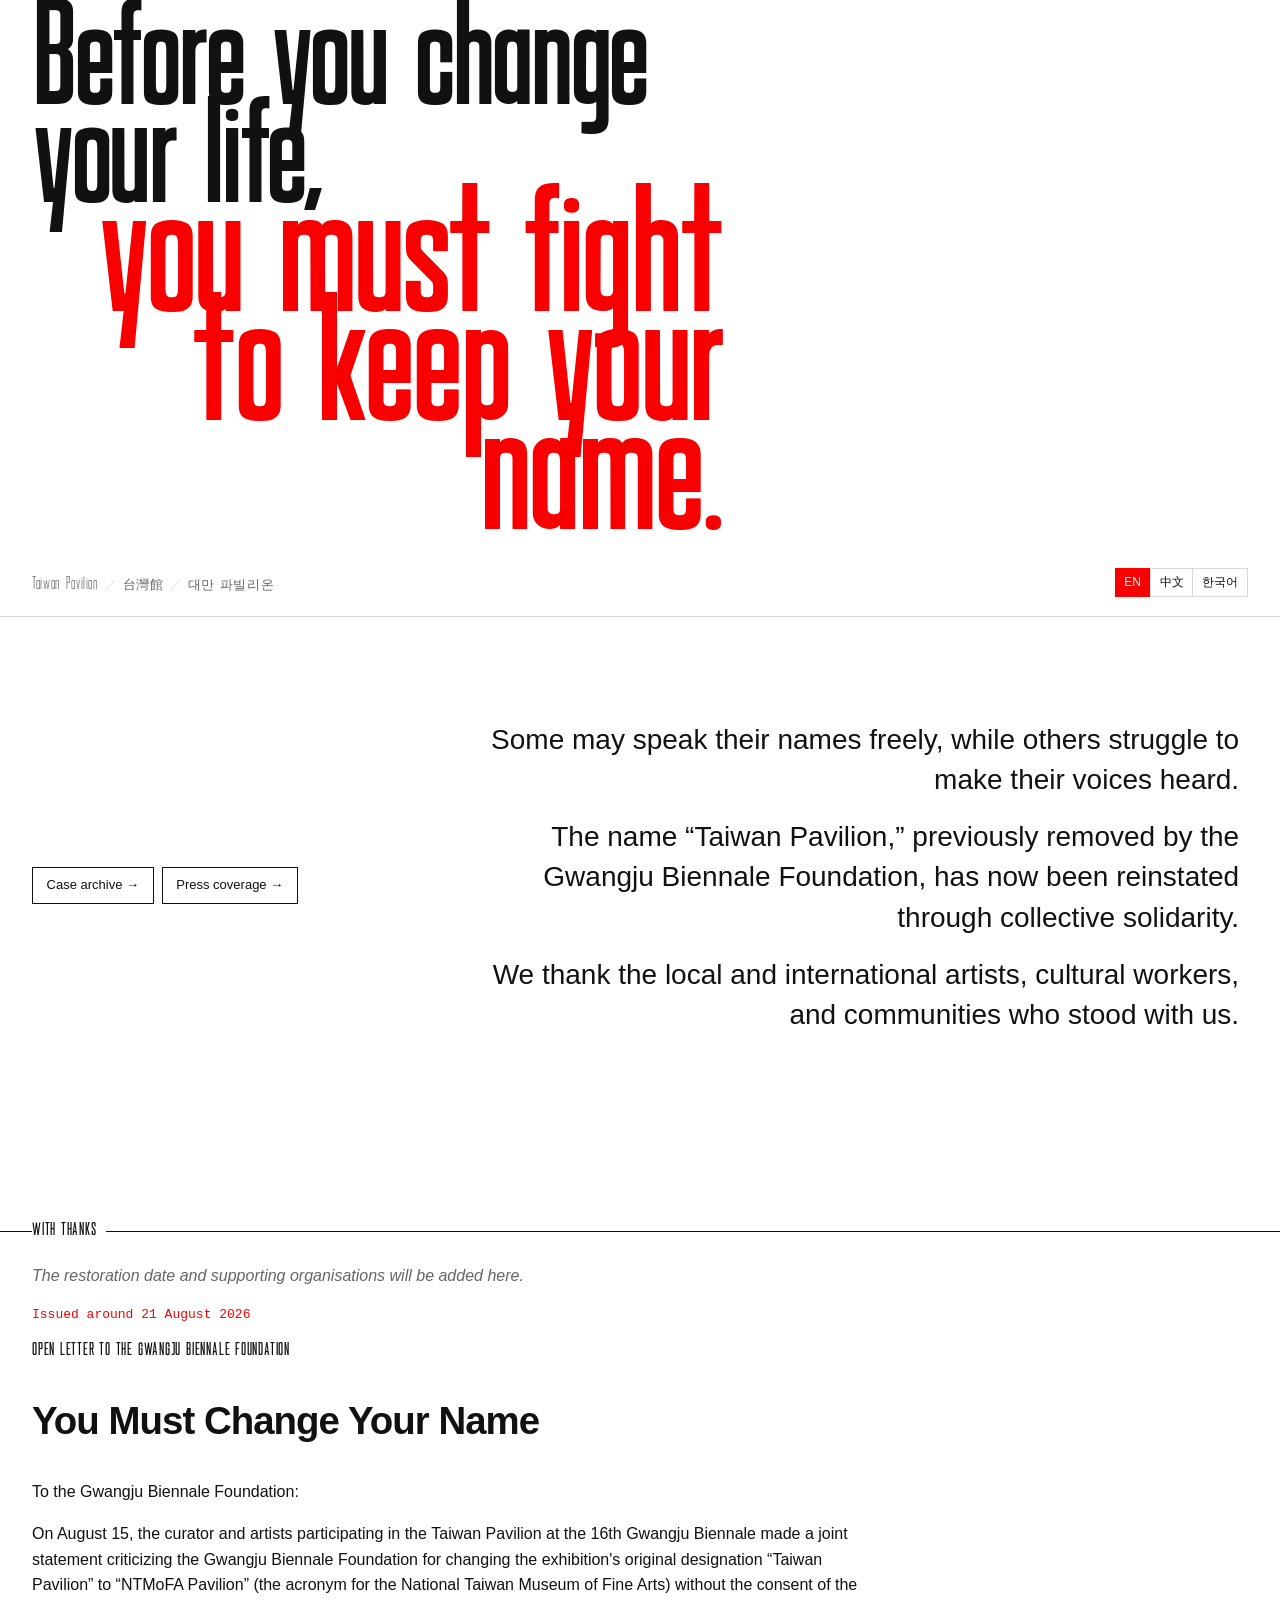
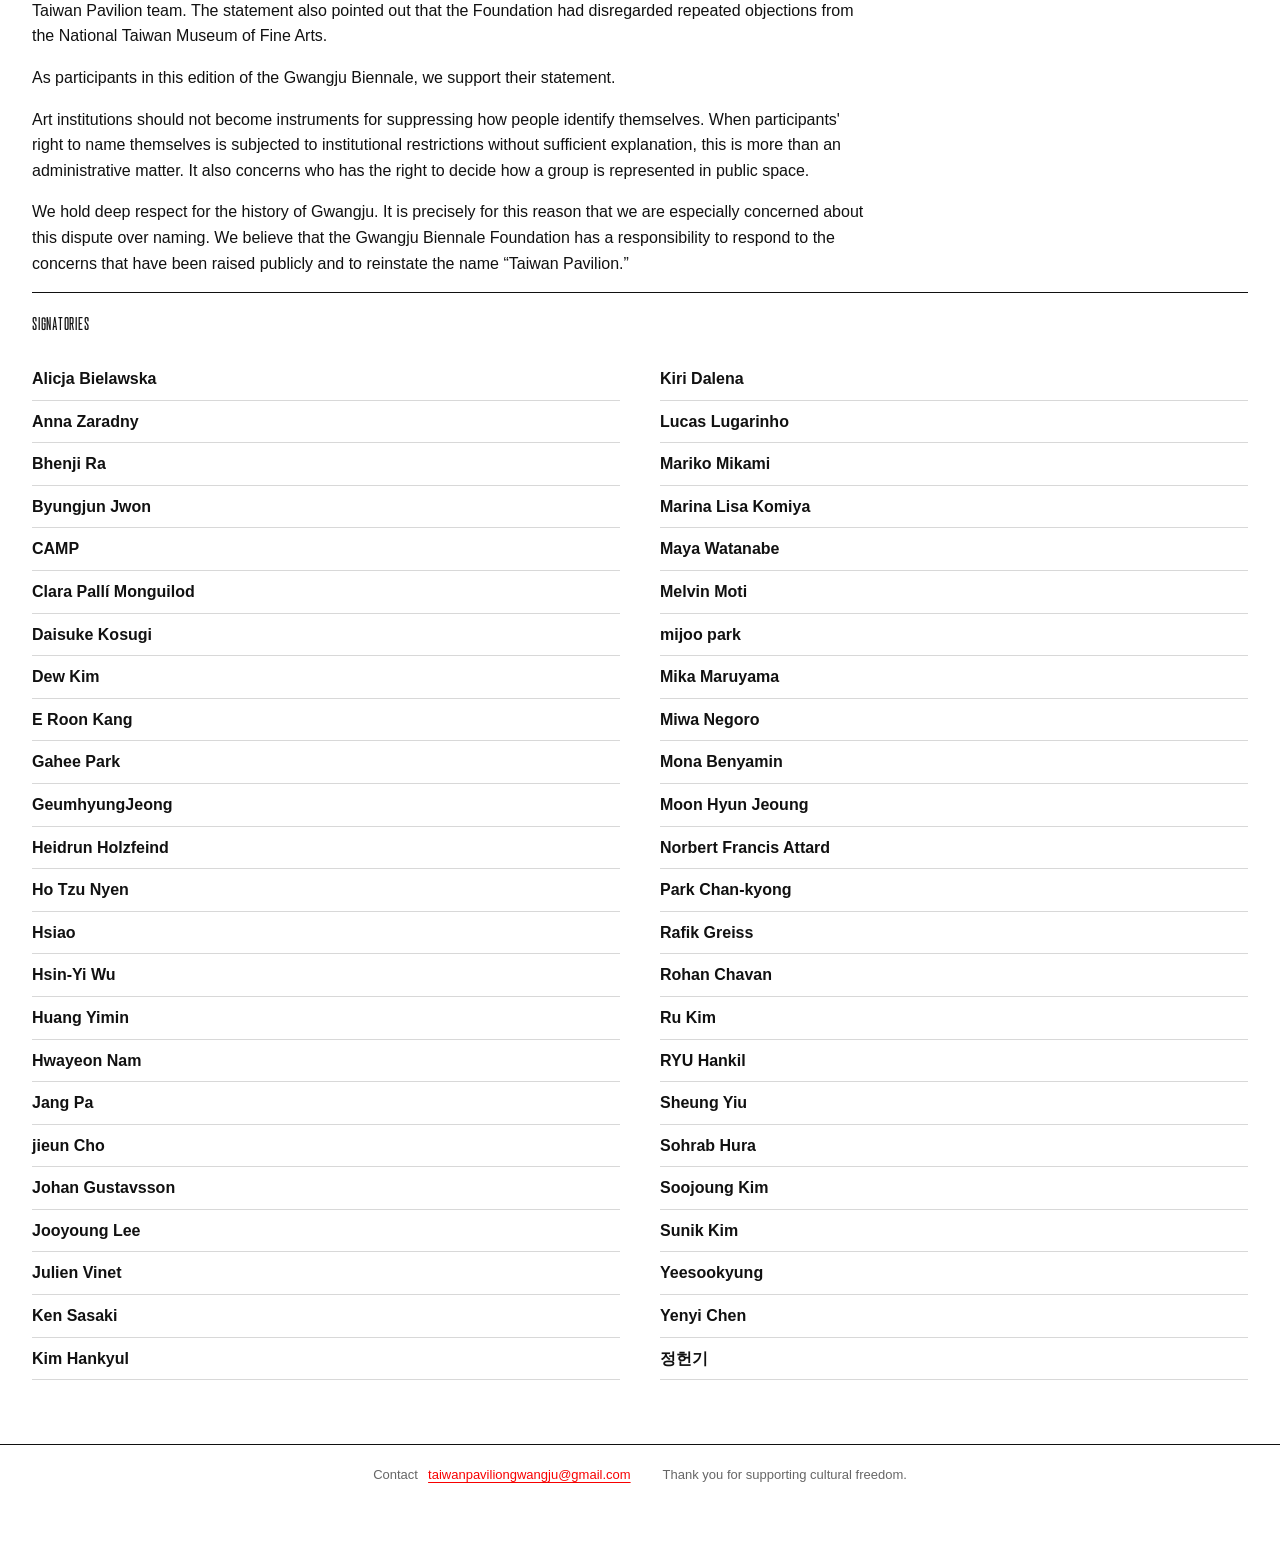
==== index.html @ d7fd866c "Shorten restoration headline" ====
<!DOCTYPE html>
<html lang="en" data-lang="en">
<head>
<meta charset="utf-8">
<meta name="viewport" content="width=device-width, initial-scale=1">
<meta name="referrer" content="no-referrer">
<meta http-equiv="Content-Security-Policy"
      content="default-src 'none'; script-src 'self'; style-src 'self'; font-src 'self'; connect-src https://docs.google.com https://*.googleusercontent.com; img-src 'self' data:; base-uri 'none'; form-action 'none'">

<title>Before you change your life, you must fight to keep your name.</title>
<meta name="description" content="Taiwan Pavilion has been reinstated through collective solidarity. We thank the local and international communities who stood with us.">
<link rel="canonical" href="https://whereisthetaiwanpavilion.com/">
<link rel="icon" href="/favicon.svg" type="image/svg+xml">
<meta name="theme-color" content="#111111">

<meta property="og:type" content="website">
<meta property="og:site_name" content="Taiwan Pavilion">
<meta property="og:url" content="https://whereisthetaiwanpavilion.com/">
<meta property="og:title" content="Before you change your life, you must fight to keep your name.">
<meta property="og:description" content="Taiwan Pavilion has been reinstated through collective solidarity.">
<meta property="og:image" content="https://whereisthetaiwanpavilion.com/og.png">
<meta property="og:image:width" content="1200">
<meta property="og:image:height" content="630">
<meta property="og:image:alt" content="Taiwan Pavilion has been reinstated through collective solidarity">
<meta property="og:locale" content="en">
<meta property="og:locale:alternate" content="zh_TW">
<meta property="og:locale:alternate" content="ko_KR">
<meta name="twitter:card" content="summary_large_image">

<link rel="stylesheet" href="style.css">
</head>
<body>

<header class="masthead restoration-masthead">
  <h1 class="sitetitle restoration-title">Before you change your life,<span class="red">you must fight to keep your name.</span></h1>
  <p class="sitetitle-alt">Taiwan Pavilion<i>／</i>台灣館<i>／</i>대만 파빌리온</p>
  <nav id="lang" aria-label="Language">
    <button type="button" data-lang-set="en">EN</button>
    <button type="button" data-lang-set="zh">中文</button>
    <button type="button" data-lang-set="ko">한국어</button>
  </nav>
</header>

<main class="home">
  <section class="home-message wrap">
    <div class="en">
      <p>Some may speak their names freely, while others struggle to make their voices heard.</p>
      <p>The name “Taiwan Pavilion,” previously removed by the Gwangju Biennale Foundation, has now been reinstated through collective solidarity.</p>
      <p>We thank the local and international artists, cultural workers, and communities who stood with us.</p>
    </div>
    <div class="zh">
      <p>在這個世界上，有些人可以簡單地說出自己的名字，另一些人卻是需要費盡力氣才能喊出聲音。</p>
      <p>台灣館的名字曾經一度從今年的光州雙年展被抹除，經過眾人的團結正式恢復。</p>
      <p>處理爭議的過程中，來自光州在地及國際社群堅定地和我們站在一起，我們誠摯表達對各位的感謝。</p>
    </div>
    <div class="ko">
      <p>이 세상에서 자신의 이름을 쉽게 말할 수 있는 사람이 있는가 하면, 힘을 다해야 겨우 목소리를 낼 수 있는 사람도 있습니다.</p>
      <p>대만 파빌리온이라는 이름은 한때 올해 광주비엔날레에서 지워졌지만, 많은 사람들의 단결로 마침내 공식적으로 복구되었습니다.</p>
      <p>논란을 처리하는 과정에서 광주 지역사회와 국제 커뮤니티가 변함없이 우리와 함께해 주었으며, 이에 대해 진심으로 감사의 뜻을 표합니다.</p>
    </div>
    <nav class="buttons" aria-label="Site sections">
      <a class="btn" href="info.html"><span class="en">Case archive →</span><span class="zh">事件檔案 →</span><span class="ko">사건 기록 →</span></a>
      <a class="btn" href="press.html"><span class="en">Press coverage →</span><span class="zh">媒體報導 →</span><span class="ko">언론 보도 →</span></a>
    </nav>
  </section>

  <section class="acknowledgements wrap">
    <h2><span class="en">With thanks</span><span class="zh">感謝</span><span class="ko">감사</span></h2>
    <p class="placeholder"><span class="en">The restoration date and supporting organisations will be added here.</span><span class="zh">名稱恢復日期與支持台灣館的機構、單位將於此補上。</span><span class="ko">명칭 복구 날짜와 대만 파빌리온을 지지한 기관 및 단체의 명단을 이곳에 추가할 예정입니다.</span></p>
  </section>

  <section class="open-letter wrap" id="open-letter">
    <p class="open-letter-date">Issued around 21 August 2026</p>
    <h2>Open letter to the Gwangju Biennale Foundation</h2>
    <div class="open-letter-body">
      <h3>You Must Change Your Name</h3>
      <p>To the Gwangju Biennale Foundation:</p>
      <p>On August 15, the curator and artists participating in the Taiwan Pavilion at the 16th Gwangju Biennale made a joint statement criticizing the Gwangju Biennale Foundation for changing the exhibition's original designation “Taiwan Pavilion” to “NTMoFA Pavilion” (the acronym for the National Taiwan Museum of Fine Arts) without the consent of the Taiwan Pavilion team. The statement also pointed out that the Foundation had disregarded repeated objections from the National Taiwan Museum of Fine Arts.</p>
      <p>As participants in this edition of the Gwangju Biennale, we support their statement.</p>
      <p>Art institutions should not become instruments for suppressing how people identify themselves. When participants' right to name themselves is subjected to institutional restrictions without sufficient explanation, this is more than an administrative matter. It also concerns who has the right to decide how a group is represented in public space.</p>
      <p>We hold deep respect for the history of Gwangju. It is precisely for this reason that we are especially concerned about this dispute over naming. We believe that the Gwangju Biennale Foundation has a responsibility to respond to the concerns that have been raised publicly and to reinstate the name “Taiwan Pavilion.”</p>
    </div>
  </section>

  <div class="wrap">
    <section class="zone zone-d">
    <h2>
      <span class="en">Signatories</span>
      <span class="zh">連署人</span>
      <span class="ko">연서명인</span>
    </h2>
    <ul id="list">
      <li tabindex="0"><span class="name">Alicja Bielawska</span><span class="occupation">Artist · Poland Pavilion</span></li>
      <li tabindex="0"><span class="name">Anna Zaradny</span><span class="occupation">Artist · Poland Pavilion</span></li>
      <li tabindex="0"><span class="name">Bhenji Ra</span><span class="occupation">Artist · Main</span></li>
      <li tabindex="0"><span class="name">Byungjun Jwon</span><span class="occupation">Artist · Main</span></li>
      <li tabindex="0"><span class="name">CAMP</span><span class="occupation">Artist · Main</span></li>
      <li tabindex="0"><span class="name">Clara Pallí Monguilod</span><span class="occupation">Curator · 1646</span></li>
      <li tabindex="0"><span class="name">Daisuke Kosugi</span><span class="occupation">Artist · Main</span></li>
      <li tabindex="0"><span class="name">Dew Kim</span><span class="occupation">Artist · Italy Pavilion</span></li>
      <li tabindex="0"><span class="name">E Roon Kang</span><span class="occupation">Artist · Main</span></li>
      <li tabindex="0"><span class="name">Gahee Park</span><span class="occupation">Curator · Main</span></li>
      <li tabindex="0"><span class="name">GeumhyungJeong</span><span class="occupation">Artist · Main</span></li>
      <li tabindex="0"><span class="name">Heidrun Holzfeind</span><span class="occupation">Artist · Asakusa</span></li>
      <li tabindex="0"><span class="name">Ho Tzu Nyen</span><span class="occupation">Curator · Main</span></li>
      <li tabindex="0"><span class="name">Hsiao</span><span class="occupation">Art Worker · Taiwan Pavilion</span></li>
      <li tabindex="0"><span class="name">Hsin-Yi Wu</span><span class="occupation">Art Worker · Taiwan Pavilion</span></li>
      <li tabindex="0"><span class="name">Huang Yimin</span><span class="occupation">Artist · Koganecho</span></li>
      <li tabindex="0"><span class="name">Hwayeon Nam</span><span class="occupation">Artist · Main</span></li>
      <li tabindex="0"><span class="name">Jang Pa</span><span class="occupation">Artist · IVAE</span></li>
      <li tabindex="0"><span class="name">jieun Cho</span><span class="occupation">Artist · Indonesia Pavilion</span></li>
      <li tabindex="0"><span class="name">Johan Gustavsson</span><span class="occupation">Curator · 1646</span></li>
      <li tabindex="0"><span class="name">Jooyoung Lee</span><span class="occupation">Artist · Asakusa</span></li>
      <li tabindex="0"><span class="name">Julien Vinet</span><span class="occupation">Artist · Malta Pavilion</span></li>
      <li tabindex="0"><span class="name">Ken Sasaki</span><span class="occupation">Artist · Main</span></li>
      <li tabindex="0"><span class="name">Kim Hankyul</span><span class="occupation">Artist · UCCN</span></li>
      <li tabindex="0"><span class="name">Kiri Dalena</span><span class="occupation">Artist · Main</span></li>
      <li tabindex="0"><span class="name">Lucas Lugarinho</span><span class="occupation">Artist · Brazil Pavilion</span></li>
      <li tabindex="0"><span class="name">Mariko Mikami</span><span class="occupation">Curator · Asakusa</span></li>
      <li tabindex="0"><span class="name">Marina Lisa Komiya</span><span class="occupation">Artist · Asakusa</span></li>
      <li tabindex="0"><span class="name">Maya Watanabe</span><span class="occupation">Artist · Main</span></li>
      <li tabindex="0"><span class="name">Melvin Moti</span><span class="occupation">Artist · Main</span></li>
      <li tabindex="0"><span class="name">mijoo park</span><span class="occupation">Art Worker · curator course</span></li>
      <li tabindex="0"><span class="name">Mika Maruyama</span><span class="occupation">Curator · Asakusa</span></li>
      <li tabindex="0"><span class="name">Miwa Negoro</span><span class="occupation">Curator · Asakusa</span></li>
      <li tabindex="0"><span class="name">Mona Benyamin</span><span class="occupation">Artist · Main</span></li>
      <li tabindex="0"><span class="name">Moon Hyun Jeoung</span><span class="occupation">Curator · Malta Pavilion</span></li>
      <li tabindex="0"><span class="name">Norbert Francis Attard</span><span class="occupation">Artist · Malta Pavilion</span></li>
      <li tabindex="0"><span class="name">Park Chan-kyong</span><span class="occupation">Artist · Main</span></li>
      <li tabindex="0"><span class="name">Rafik Greiss</span><span class="occupation">Artist · Main</span></li>
      <li tabindex="0"><span class="name">Rohan Chavan</span><span class="occupation">Artist · Main</span></li>
      <li tabindex="0"><span class="name">Ru Kim</span><span class="occupation">Artist · Italy Pavilion</span></li>
      <li tabindex="0"><span class="name">RYU Hankil</span><span class="occupation">Artist · Main</span></li>
      <li tabindex="0"><span class="name">Sheung Yiu</span><span class="occupation">Artist · Stateless</span></li>
      <li tabindex="0"><span class="name">Sohrab Hura</span><span class="occupation">Artist · Main</span></li>
      <li tabindex="0"><span class="name">Soojoung Kim</span><span class="occupation">Art Worker · UCCN</span></li>
      <li tabindex="0"><span class="name">Sunik Kim</span><span class="occupation">Artist · Main</span></li>
      <li tabindex="0"><span class="name">Yeesookyung</span><span class="occupation">Artist · Poland Pavilion</span></li>
      <li tabindex="0"><span class="name">Yenyi Chen</span><span class="occupation">Artist · Koganecho</span></li>
      <li tabindex="0"><span class="name">정헌기</span><span class="occupation">Curator · France Pavilion</span></li>
    </ul>
    <p id="status" class="status"></p>
    </section>
  </div>
</main>

<footer class="site-footer">
  <p class="contact">
    <span class="en">Contact</span><span class="zh">聯絡我們</span><span class="ko">문의</span>
    <a href="mailto:taiwanpaviliongwangju@gmail.com">taiwanpaviliongwangju@gmail.com</a>
  </p>
  <p class="thanks">
    <span class="en">Thank you for supporting cultural freedom.</span>
    <span class="zh">感謝您支持文化自由。</span>
    <span class="ko">문화적 자유를 지지해 주셔서 감사합니다.</span>
  </p>
</footer>


<script src="app.js"></script>
<script src="scramble.js"></script>
</body>
</html>
---- style.css ----
@font-face {
  font-family:"Marteau";
  src:url("assets/font/Marteau-Regular.woff2") format("woff2");
  font-weight:400; font-style:normal; font-display:swap;
}
@font-face {
  font-family:"Marteau";
  src:url("assets/font/Marteau-SemiBold.woff2") format("woff2");
  font-weight:600; font-style:normal; font-display:swap;
}
@font-face {
  font-family:"Marteau";
  src:url("assets/font/Marteau-Bold.woff2") format("woff2");
  font-weight:700; font-style:normal; font-display:swap;
}
@font-face {
  font-family:"Marteau";
  src:url("assets/font/Marteau-Black.woff2") format("woff2");
  font-weight:900; font-style:normal; font-display:swap;
}

:root { --ink:#111; --paper:#fff; --rule:#d8d8d8; --muted:#666; --faint:#c4c4c4; --red:#F80000; }
* { box-sizing:border-box; }

/* Marteau: display type only — headings, wordmark, archive, buttons */
.mark, .sitetitle, .sitetitle-alt, h1, h2, .when, .occupation, #lang button {
  font-family:"Marteau",-apple-system,BlinkMacSystemFont,"Helvetica Neue","Noto Sans TC","PingFang TC","Apple SD Gothic Neo","Noto Sans KR",sans-serif;
}
html { -webkit-text-size-adjust:100%; }

body {
  margin:0; padding:0 0 5rem;
  background:var(--paper); color:var(--ink);
  font-family:-apple-system,BlinkMacSystemFont,"Helvetica Neue","Noto Sans TC","PingFang TC","Apple SD Gothic Neo","Noto Sans KR",sans-serif;
  font-size:16px; line-height:1.6;
}

/* language */
[data-lang="en"] .zh, [data-lang="en"] .ko,
[data-lang="zh"] .en, [data-lang="zh"] .ko,
[data-lang="ko"] .en, [data-lang="ko"] .zh { display:none; }

/* masthead */
.masthead {
  max-width:86rem; margin:0 auto; padding:1.6rem 2rem 1.2rem;
  display:grid; grid-template-columns:auto 1fr auto; align-items:end; gap:.5rem 1.5rem;
  border-bottom:1px solid var(--rule);
}
.sitetitle {
  grid-column:1; margin:0;
  font-size:clamp(2rem, 5.4vw, 4.4rem); font-weight:700; line-height:1.02;
  letter-spacing:-.02em;
}
.sitetitle span { display:block; }
.sitetitle .red { color:var(--red); }
.sitetitle-alt {
  grid-column:2; margin:0 0 .5rem;
  font-size:.8125rem; letter-spacing:.05em; color:var(--muted);
}
.sitetitle-alt i { font-style:normal; color:var(--rule); padding:0 .4em; }
.masthead #lang { grid-column:3; justify-self:end; align-self:start; }
.restoration-masthead { grid-template-columns:minmax(0,1fr) auto; align-items:end; row-gap:1.25rem; }
.restoration-masthead .restoration-title {
  grid-column:1 / -1; max-width:15ch;
  font-size:clamp(3.5rem, 8.5vw, 8.25rem); line-height:.9; letter-spacing:-.04em;
}
.restoration-masthead .restoration-title .red { font-size:1.22em; line-height:.82; text-align:right; }
.restoration-masthead .sitetitle-alt { grid-column:1; grid-row:2; margin:0; }
.restoration-masthead #lang { grid-column:2; grid-row:2; align-self:end; }

/* top bar */
.topbar {
  max-width:86rem; margin:0 auto; padding:1.1rem 2rem;
  display:flex; justify-content:space-between; align-items:center; gap:1rem;
  border-bottom:1px solid var(--ink);
}
.mark { font-size:.75rem; letter-spacing:.05em; text-transform:uppercase; line-height:1.5; max-width:34rem; }
.mark i { font-style:normal; color:var(--muted); padding:0 .4em; }
#lang { display:flex; flex:0 0 auto; }
#lang button {
  padding:.25rem .55rem; margin-left:-1px; font:inherit; font-size:.75rem;
  color:var(--ink); background:var(--paper); border:1px solid var(--rule); cursor:pointer;
  white-space:nowrap;
}
#lang button[aria-current="true"] { background:var(--red); color:var(--paper); border-color:var(--red); }

/* full-width marquee under the header */
.marquee {
  overflow:hidden; border-bottom:1px solid var(--ink);
  padding:.62em 0; background:var(--paper);
}
.marquee-track {
  display:flex; width:max-content;
  animation:marquee 34s linear infinite;
}
.marquee-item {
  white-space:nowrap;
  font-size:clamp(1.75rem, 5.6vw, 4.6rem);
  font-weight:700; line-height:1.15; letter-spacing:-.01em; color:var(--faint);
}
@keyframes marquee { to { transform:translateX(-50%); } }
@media (prefers-reduced-motion:reduce) {
  .marquee { overflow-x:auto; }
  .marquee-track { animation:none; }
}

/* grid: C | B | A  /  D across */
.grid {
  display:grid; row-gap:1.75rem; column-gap:3rem;
  grid-template-columns:minmax(0,1.25fr) minmax(0,1fr);
  grid-template-areas:"a c";
  max-width:86rem; margin:0 auto; padding:2.5rem 2rem 0;
}
.zone-a { grid-area:a; }
.zone-b { grid-area:b; }
.zone-c { grid-area:c; }
.zone-d { padding-top:1.5rem; border-top:1px solid var(--ink); }


/* text */
h1 { font-size:1.5rem; line-height:1.3; font-weight:600; margin:0 0 1.25rem; }
.letter-title {
  font-size:1.5rem; line-height:1.3; font-weight:600; margin:0 0 1.25rem;
  letter-spacing:0; text-transform:none;
}
h2 { font-size:.8125rem; font-weight:600; letter-spacing:.06em; text-transform:uppercase; margin:0 0 1.25rem; }
p { margin:0 0 1rem; }
a { color:var(--red); text-underline-offset:.22em; text-decoration-thickness:.06em; }
.scramble { display:inline-block; font-variant-numeric:tabular-nums; cursor:default; }
.note { font-size:.8125rem; color:var(--muted); margin:.9rem 0 0; }
.more { font-size:.875rem; margin:1.5rem 0 0; }
.buttons { display:flex; flex-wrap:wrap; gap:.5rem; margin:0; }
.btn {
  display:inline-block; padding:.45rem .85rem; font-size:.8125rem;
  border:1px solid var(--ink); color:var(--ink); text-decoration:none; white-space:nowrap;
}
.btn:hover { background:var(--red); color:var(--paper); border-color:var(--red); }

/* homepage */
.home { padding-top:clamp(3rem, 8vw, 8rem); }
.home-message {
  max-width:none; display:grid;
  grid-template-columns:minmax(12rem, .45fr) minmax(0, 1fr); gap:0 clamp(2rem, 7vw, 8rem);
}
.restoration-title { max-width:18ch; }
.home-message > div { grid-column:2; grid-row:1; max-width:48rem; font-size:clamp(1.15rem, 2.2vw, 1.75rem); line-height:1.45; text-align:right; }
.home-message .buttons { grid-column:1; grid-row:1; align-self:center; margin:0; }
.home .acknowledgements { margin-top:clamp(7rem, 14vw, 14rem); padding-top:1.25rem; border-top:1px solid var(--ink); }
.acknowledgements h2 { display:table; margin:-1.85rem 0 1.25rem; padding:0 .6rem 0 0; background:var(--paper); }
.acknowledgements .placeholder { max-width:38rem; }
.placeholder { color:var(--muted); font-style:italic; }
.open-letter { max-width:62rem; margin-top:clamp(5rem, 10vw, 10rem); }
.open-letter-date { margin:0 0:.3rem; color:var(--red); font-family:ui-monospace,SFMono-Regular,"SF Mono",Menlo,Consolas,monospace; font-size:.8125rem; }
.open-letter-body { max-width:52rem; }
.open-letter-body h3, .open-letter-signatories h3 { margin:0 0:1.25rem; font-size:clamp(1.5rem, 3vw, 2.5rem); line-height:1.05; letter-spacing:-.025em; }
.open-letter-signed { margin-top:1.75rem; font-weight:600; }

/* campaign material */
.asset { display:block; }
.zone-c { display:flex; flex-direction:column; gap:1.5rem; align-items:flex-start; }
.poster { max-width:24rem; }
.poster .note { margin-top:.6rem; }

/* keep the letter readable on very wide screens */
.letter, .signers, .letter-title { max-width:52rem; }
.asset img { display:block; width:100%; height:auto; border:1px solid var(--rule); }
.asset:hover img { opacity:.88; }
.asset img { border-color:var(--rule); }

/* press page */
.press-head { margin-bottom:2.5rem; }
.press-head .standfirst { max-width:44rem; margin-bottom:.9rem; }
.press-head .more { margin-top:0; }

.press-group { margin-top:2.5rem; }
.press-group h2 {
  display:flex; align-items:baseline; gap:.6rem;
  padding-bottom:.5rem; margin-bottom:0; border-bottom:1px solid var(--ink);
}
.tally { color:var(--red); font-weight:400; letter-spacing:0; margin-left:auto; }
.head-lang {
  font-family:ui-monospace,SFMono-Regular,"SF Mono",Menlo,Consolas,monospace;
  font-size:.75rem; font-weight:400; letter-spacing:-.02em; text-transform:none; color:var(--muted);
}

.press-list { list-style:none; margin:0; padding:0; }
.press-list li {
  display:flex; align-items:baseline; justify-content:space-between; gap:.5rem 1.5rem;
  padding:.5rem 0; border-bottom:1px solid var(--rule);
  font-size:.9375rem;
}
.press-list a { text-decoration:none; }
.press-list a:hover { text-decoration:underline; }
.row-meta {
  flex:0 0 auto; display:flex; align-items:baseline; gap:.6rem;
  font-size:.75rem; color:var(--muted); white-space:nowrap;
}
.date { font-variant-numeric:tabular-nums; }
.tags { font-family:ui-monospace,SFMono-Regular,"SF Mono",Menlo,Consolas,monospace; letter-spacing:-.02em; }

@media (max-width:48rem) {
  .press-group { margin-top:2rem; }
  .press-list li { flex-wrap:wrap; gap:.15rem .75rem; padding:.45rem 0; }
  .press-list li a { flex:1 1 100%; }
  .row-meta { gap:.5rem; }
}


/* the letter */
.letter p { margin:0 0 1rem; }
.salutation { font-weight:600; }
.signed { margin-top:1.75rem; margin-bottom:.75rem; font-weight:600; }
.signers { list-style:none; margin:0 0 1.75rem; padding:0; font-size:.9375rem; line-height:1.9; }
.signers li { display:inline-block; margin:0; }
.signers li::after { content:"　/　"; color:var(--rule); }
.signers li:last-child::after { content:""; }

/* --- the game --- */
.game { width:100%; max-width:42rem; }
.board {
  position:relative; width:100%; aspect-ratio:4/5;
  border:1px solid var(--ink); background:var(--paper);
  overflow:hidden; touch-action:none; user-select:none; --u:4px;
}
.bricks {
  position:absolute; inset:0; display:flex; flex-direction:column;
  gap:calc(var(--u) * .25);
  padding:calc(var(--u) * 3.5) 0 0;
}
.brick-row { display:flex; gap:calc(var(--u) * .25); }
.brick {
  flex:1 1 auto; min-width:0;
  display:flex; align-items:center; justify-content:center;
  height:calc(var(--u) * 7.6); padding:calc(var(--u) * .7) calc(var(--u) * .5) 0;
  font-family:"Marteau",sans-serif; font-weight:900;
  font-size:calc(var(--u) * 5.6); line-height:1;
  border:1px solid currentColor; border-radius:calc(var(--u) * .6);
  white-space:nowrap; overflow:hidden;
  opacity:0; transition:opacity .45s ease;
}
.bricks.on .brick { opacity:1; }
.brick.dead { visibility:hidden; transition:none; }

.ball, .paddle { position:absolute; top:0; left:0; will-change:transform; }
.ball { border-radius:50%; background:var(--red); }
.paddle { background:var(--ink); border-radius:calc(var(--u) * .5); }
.board:not(.playing) .ball, .board:not(.playing) .paddle { opacity:0; }

.sparks { position:absolute; inset:0; pointer-events:none; }
.spark {
  position:absolute; width:calc(var(--u) * .9); height:calc(var(--u) * .9);
  margin:calc(var(--u) * -.45) 0 0 calc(var(--u) * -.45);
  border-radius:50%; animation:spark .5s ease-out forwards;
}
@keyframes spark { to { transform:translate(var(--dx),var(--dy)) scale(.2); opacity:0; } }

.overlay {
  position:absolute; inset:0; display:flex; align-items:center; justify-content:center;
  padding:1rem; background:rgba(255,255,255,.6);
}
.overlay[hidden] { display:none; }
.game-start {
  padding:.85rem 1.4rem; font:inherit; font-size:1rem; font-weight:600; line-height:1.3;
  background:var(--ink); color:var(--paper); border:0; cursor:pointer; text-align:center;
}
.game-start:hover { background:var(--red); }

.hint {
  position:absolute; left:0; right:0; bottom:calc(var(--u) * 7);
  margin:0; text-align:center; font-size:.75rem; color:var(--muted);
}
.hint[hidden] { display:none; }

.game-msg { flex:1 1 100%; font-size:.875rem; color:var(--muted); margin:0; max-width:32rem; }

@media (prefers-reduced-motion:reduce) { .spark { display:none; } }

.wrap { max-width:86rem; margin:0 auto; padding:0 2rem; }
@media (max-width:48rem) {
  .wrap { padding:0 1.25rem; }
}

/* C — timeline */
.timeline { list-style:none; margin:0; padding:0; }
.timeline li { display:flex; gap:1rem; padding:.6rem 0; border-top:1px solid var(--rule); font-size:.9375rem; }
.timeline li:last-child { border-bottom:1px solid var(--rule); }
.when { flex:0 0 5.5rem; color:var(--muted); font-size:.8125rem; font-variant-numeric:tabular-nums; padding-top:.15rem; }
.timeline-placeholder { background:#f5f5f5; }
.timeline-placeholder .what { padding-right:.75rem; }

/* event archive */
.archive { max-width:78rem; }
.archive-head { max-width:54rem; }
.archive-head h1 { font-size:clamp(2rem, 5vw, 4.5rem); line-height:1.05; letter-spacing:-.025em; }
.archive-marquee .marquee-item { font-size:clamp(1rem, 2.4vw, 1.7rem); color:var(--ink); }
.statement { max-width:58rem; }
.statement header { border-top:1px solid var(--ink); padding-top:1rem; }
.statement-date { margin:0 0:.3rem; color:var(--red); font-family:ui-monospace,SFMono-Regular,"SF Mono",Menlo,Consolas,monospace; font-size:.8125rem; }
.statement-body { max-width:52rem; }
.statement-body p { margin-bottom:1.25rem; }
.statement .names { max-width:52rem; margin-top:2rem; font-size:.875rem; }
.open-letter-signatories { max-width:52rem; margin-top:2rem; border-top:1px solid var(--rule); padding-top:1rem; }
.open-letter-signatories p { color:var(--muted); }
.historical-signatories { max-width:52rem; margin-top:2rem; border-top:1px solid var(--rule); border-bottom:1px solid var(--rule); padding:.75rem 0; }
.historical-signatories summary { cursor:pointer; font-weight:600; }
.historical-signatories p { margin:.75rem 0 0; font-size:.875rem; color:var(--muted); }
.archive-game { max-width:none; }
.archive-game .note { max-width:42rem; margin-bottom:1.25rem; }
.archive-game .game { max-width:none; }
.archive-game .board { aspect-ratio:3 / 2; }
@media (min-width:48.0625rem) {
  .archive-game .bricks { gap:.3rem; padding:1.25rem 0 0; }
  .archive-game .brick {
    height:2.75rem; padding:.35rem .25rem 0;
    font-size:clamp(.75rem, 1.35vw, 1.15rem); border-radius:.25rem;
  }
}

/* D — signatories */
#list { list-style:none; margin:0; padding:0; columns:2; column-gap:2.5rem; }
@media (min-width:90rem) { #list { columns:3; } }
@media (min-width:130rem) { #list { columns:4; } }
#list li {
  break-inside:avoid; padding:.5rem 0; border-bottom:1px solid var(--rule);
  display:flex; flex-wrap:wrap; gap:.2rem 1rem; justify-content:space-between;
}
.name { font-weight:600; }
.latin { color:var(--muted); font-weight:400; }
.occupation { color:var(--muted); font-size:.75rem; font-family:ui-monospace,SFMono-Regular,"SF Mono",Menlo,Consolas,monospace !important; letter-spacing:-.01em; text-align:right; opacity:0; transition:opacity .15s ease; }
#list li:hover .occupation, #list li:focus .occupation { opacity:1; }
.status { color:var(--muted); font-size:.875rem; }
.status:empty { display:none; }

/* footer */
.site-footer {
  max-width:86rem; margin:4rem auto 0; padding:1.25rem 2rem 0;
  border-top:1px solid var(--ink);
  display:flex; flex-wrap:wrap; gap:.4rem 2rem; justify-content:center; text-align:center;
  font-size:.8125rem; color:var(--muted);
}
.site-footer p { margin:0; }
.contact a { margin-left:.5em; overflow-wrap:anywhere; }
@media (max-width:48rem) { .site-footer { padding:1.25rem 1.25rem 0; margin-top:3rem; } }

/* info.html */
.page { max-width:86rem; margin:0 auto; padding:2.5rem 2rem 0; }
@media (max-width:48rem) { .page { padding:2rem 1.25rem 0; } .site-footer { padding:1.25rem 1.25rem 0; } }
.standfirst { margin:0 0 2.5rem; color:var(--muted); }
section + section { margin-top:3rem; }
.names { color:var(--muted); }
.sources { list-style:none; margin:0; padding:0; font-size:.875rem; }
.sources li { padding:.3rem 0; }

/* mobile: A → B → C → D */
@media (max-width:48rem) {
  body { padding:0 0 3.5rem; }
  .topbar { flex-direction:column; align-items:flex-start; gap:.7rem; padding:1rem 1.25rem; }
  .masthead { padding:1.2rem 1.25rem 1rem; grid-template-columns:1fr auto; align-items:start; }
  .sitetitle { grid-column:1 / -1; }
  .sitetitle-alt { grid-column:1; margin:.4rem 0 0; align-self:center; }
  .masthead #lang { grid-column:2; grid-row:2; }
  .restoration-masthead { grid-template-columns:1fr; row-gap:.8rem; }
  .restoration-masthead .restoration-title { grid-column:1; font-size:clamp(3rem, 16vw, 5.25rem); }
  .restoration-masthead .restoration-title .red { font-size:1.12em; }
  .restoration-masthead .sitetitle-alt { grid-column:1; grid-row:2; }
  .restoration-masthead #lang { grid-column:1; grid-row:3; justify-self:start; }
  .mark { font-size:.6875rem; }
  .grid {
    grid-template-columns:1fr;
    grid-template-areas:"a" "c";
    row-gap:1.75rem; padding:1.75rem 1.25rem 0;
  }

  h1 { font-size:1.3rem; }
  .home { padding-top:3rem; }
  .home-message { display:block; }
  .home-message > div { font-size:1.1rem; text-align:left; }
  .home-message .buttons { margin-top:2.5rem; }
  .home .acknowledgements { margin-top:6rem; }
  .archive-head h1 { font-size:2rem; }
  .archive-game .board { aspect-ratio:4 / 5; }
  #list { columns:1; }
  .timeline li { flex-direction:column; gap:.1rem; }
  .when { flex:none; }
}
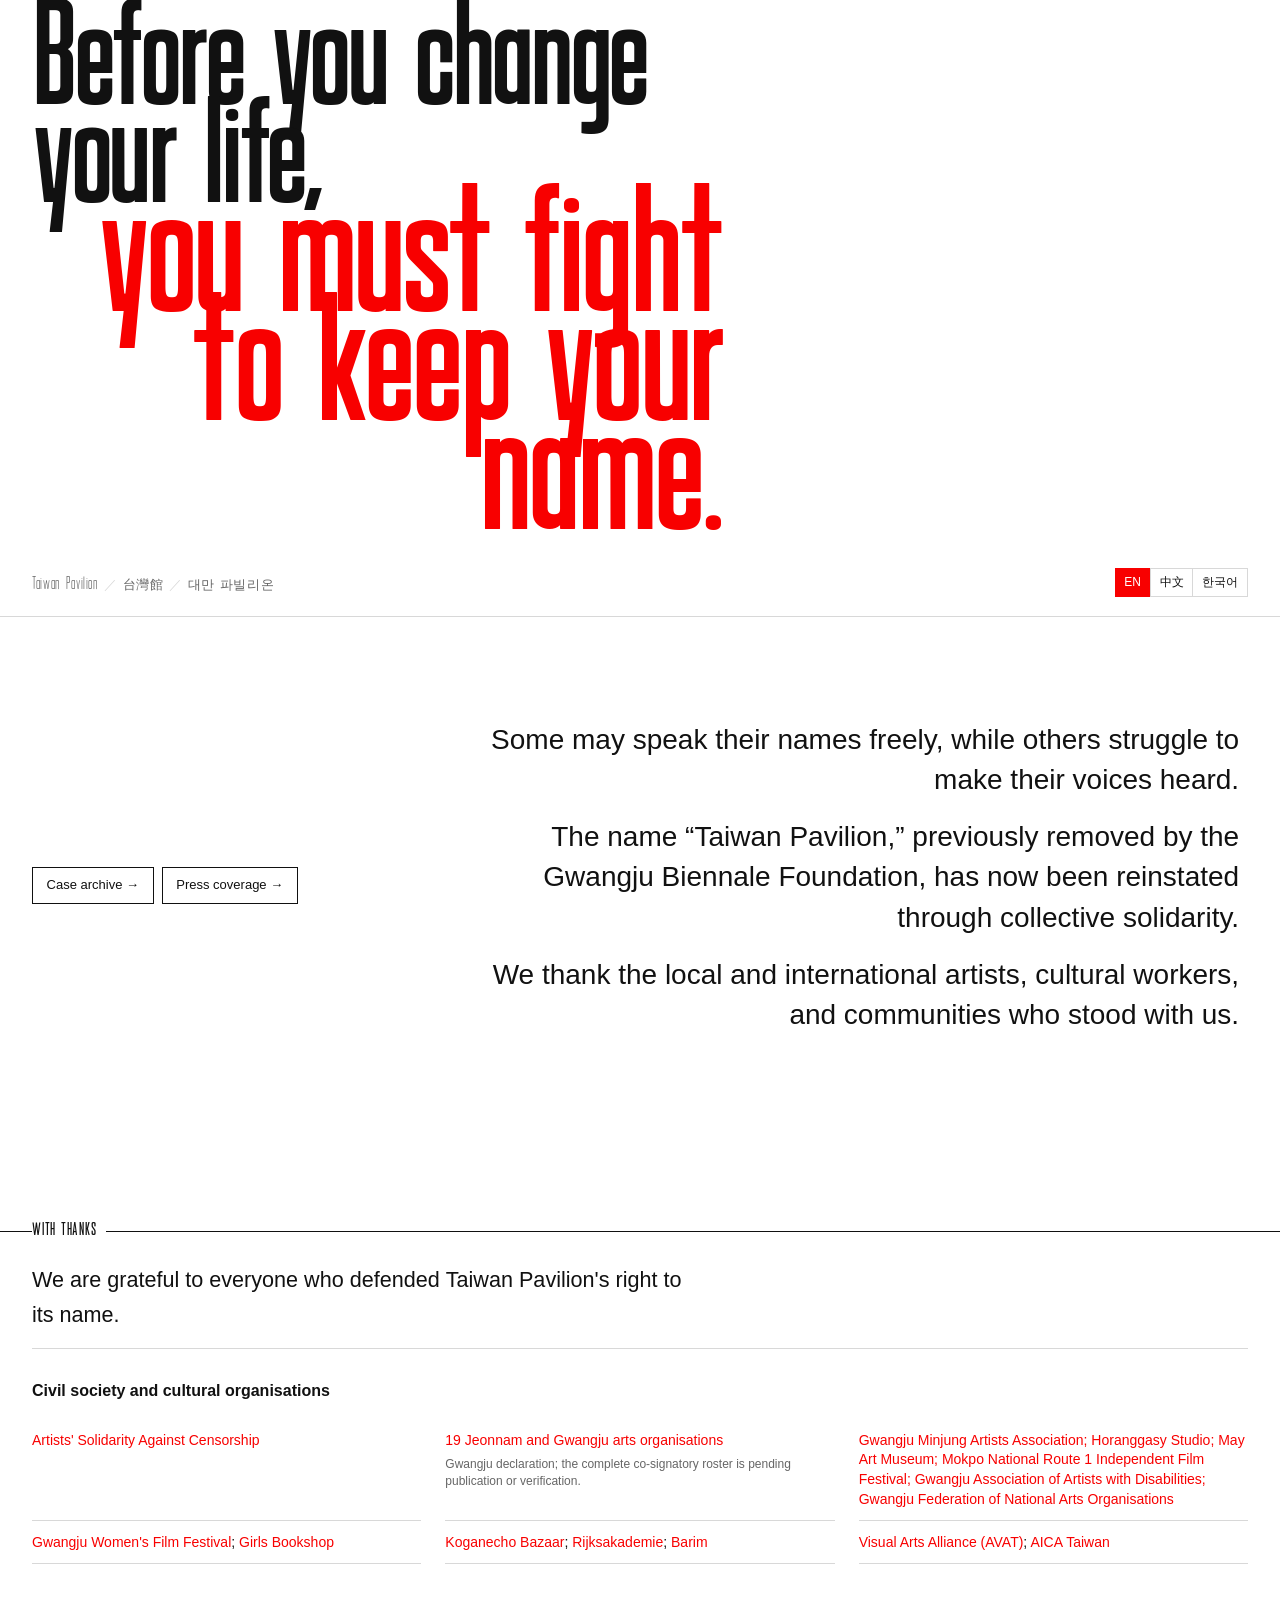
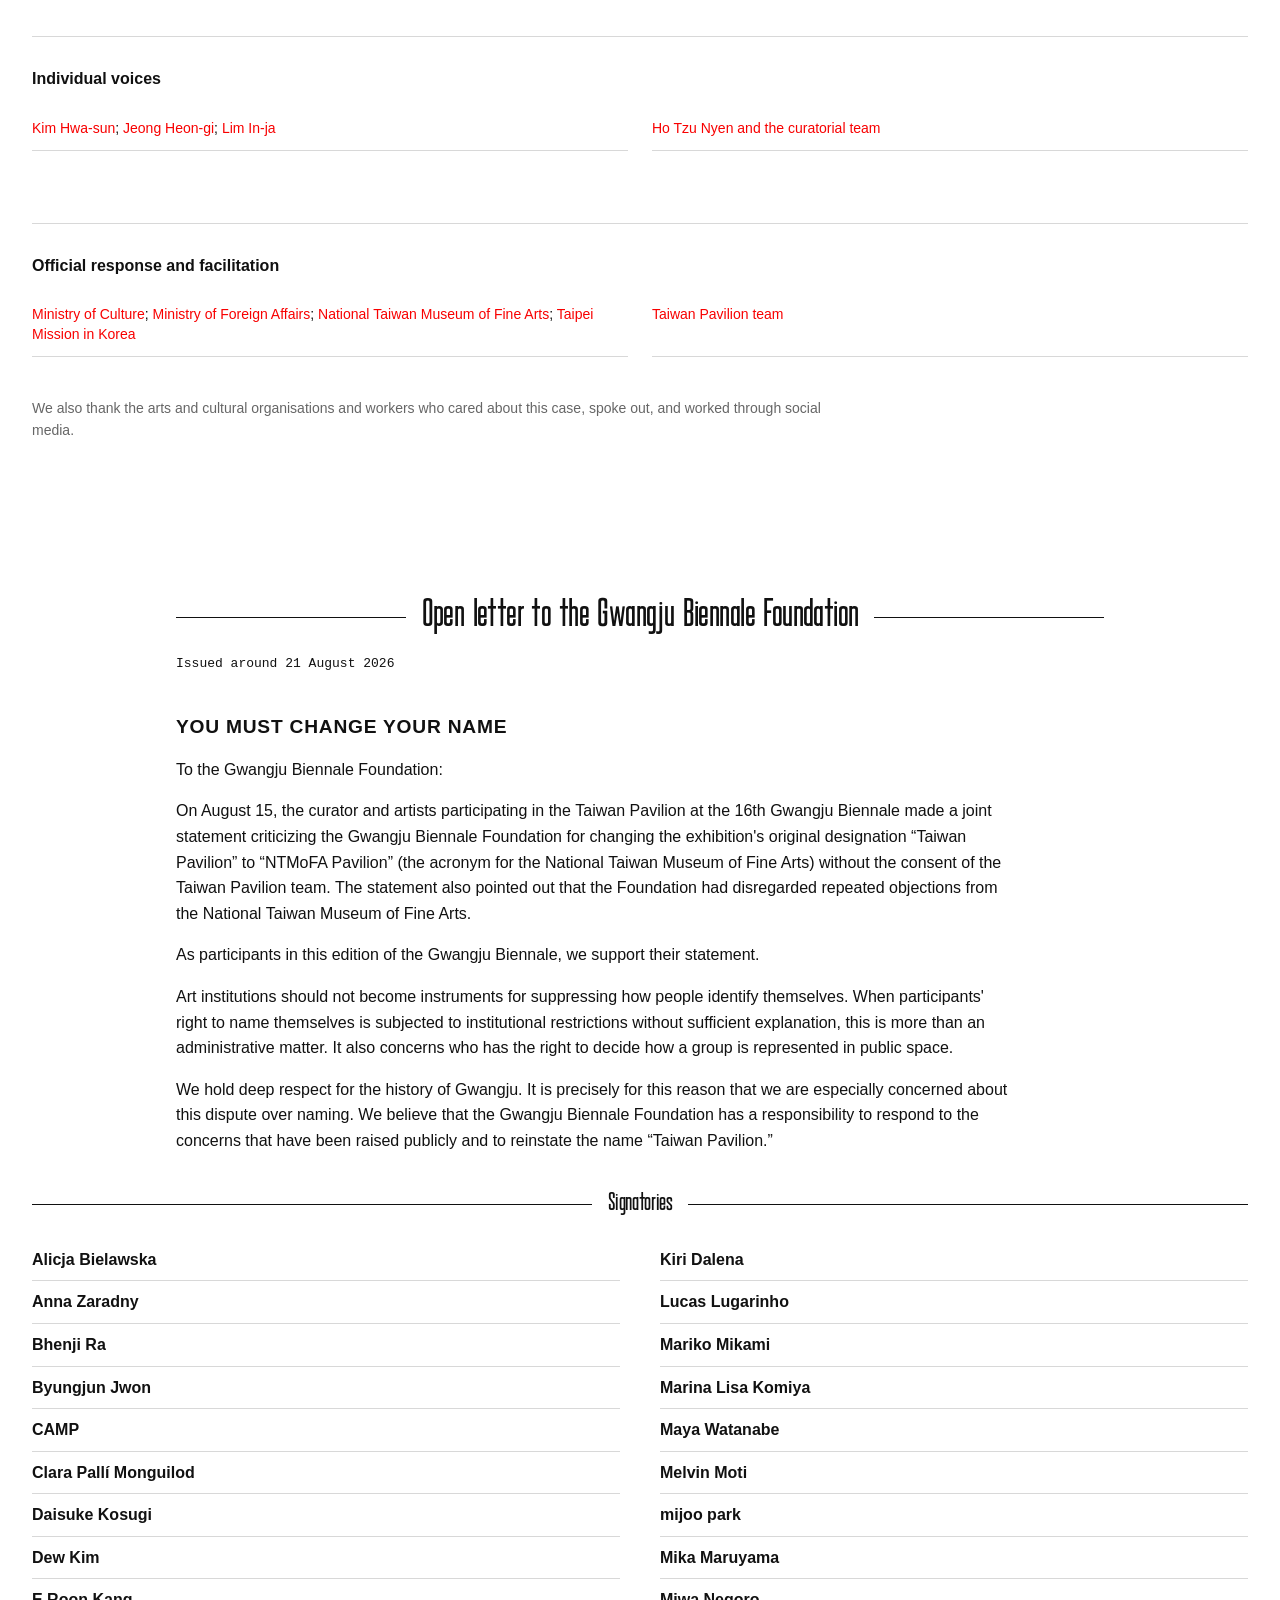
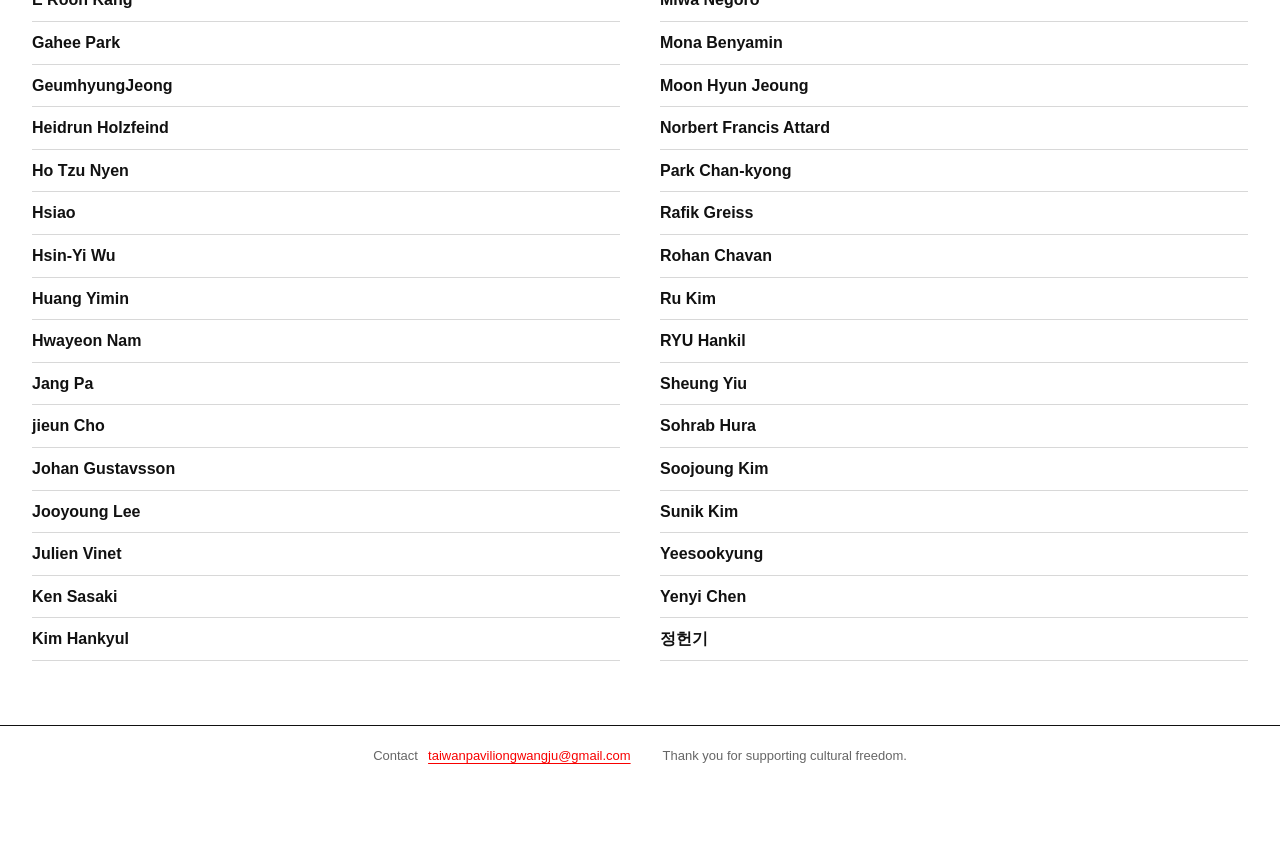
==== commit 8c49bcac: "Update archive, acknowledgements, and press coverage" ====
--- a/index.html
+++ b/index.html
@@ -66,12 +66,104 @@
 
   <section class="acknowledgements wrap">
     <h2><span class="en">With thanks</span><span class="zh">感謝</span><span class="ko">감사</span></h2>
-    <p class="placeholder"><span class="en">The restoration date and supporting organisations will be added here.</span><span class="zh">名稱恢復日期與支持台灣館的機構、單位將於此補上。</span><span class="ko">명칭 복구 날짜와 대만 파빌리온을 지지한 기관 및 단체의 명단을 이곳에 추가할 예정입니다.</span></p>
+    <div class="en acknowledgements-body">
+      <p class="acknowledgements-intro">We are grateful to everyone who defended Taiwan Pavilion's right to its name.</p>
+      <div class="acknowledgement-groups">
+        <section class="acknowledgement-group">
+          <h3>Civil society and cultural organisations</h3>
+          <ul class="acknowledgement-list">
+            <li><a href="https://www.instagram.com/p/DcL3vGuGYMS/" target="_blank" rel="noopener noreferrer">Artists' Solidarity Against Censorship</a></li>
+            <li><a href="http://m.kjdaily.com/article.php?aid=1787564281685093006" target="_blank" rel="noopener noreferrer">19 Jeonnam and Gwangju arts organisations</a><span class="source-note">Gwangju declaration; the complete co-signatory roster is pending publication or verification.</span></li>
+            <li><a href="http://m.kjdaily.com/article.php?aid=1787564281685093006" target="_blank" rel="noopener noreferrer">Gwangju Minjung Artists Association; Horanggasy Studio; May Art Museum; Mokpo National Route 1 Independent Film Festival; Gwangju Association of Artists with Disabilities; Gwangju Federation of National Arts Organisations</a></li>
+            <li><a href="https://www.asiae.co.kr/en/article/2026082800132078516" target="_blank" rel="noopener noreferrer">Gwangju Women's Film Festival</a>; <a href="https://www.theartnewspaper.com/2026/08/26/gwangju-biennale-permits-taiwan-pavilion-name-after-row" target="_blank" rel="noopener noreferrer">Girls Bookshop</a></li>
+            <li><a href="https://www.instagram.com/p/DcIDBA9kR5v/" target="_blank" rel="noopener noreferrer">Koganecho Bazaar</a>; <a href="https://www.instagram.com/p/DcLliwYjGzb/" target="_blank" rel="noopener noreferrer">Rijksakademie</a>; <a href="https://www.instagram.com/barimgwangju/" target="_blank" rel="noopener noreferrer">Barim</a></li>
+            <li><a href="https://www.facebook.com/share/p/1H2CnwgNuC/" target="_blank" rel="noopener noreferrer">Visual Arts Alliance (AVAT)</a>; <a href="https://www.facebook.com/share/p/19oymeVkgk/" target="_blank" rel="noopener noreferrer">AICA Taiwan</a></li>
+          </ul>
+        </section>
+        <section class="acknowledgement-group">
+          <h3>Individual voices</h3>
+          <ul class="acknowledgement-list">
+            <li><a href="http://m.kjdaily.com/article.php?aid=1787564281685093006" target="_blank" rel="noopener noreferrer">Kim Hwa-sun</a>; <a href="http://m.kjdaily.com/article.php?aid=1787564281685093006" target="_blank" rel="noopener noreferrer">Jeong Heon-gi</a>; <a href="https://www.theartnewspaper.com/2026/08/26/gwangju-biennale-permits-taiwan-pavilion-name-after-row" target="_blank" rel="noopener noreferrer">Lim In-ja</a></li>
+            <li><a href="https://www.straitstimes.com/life/arts/gwangju-biennale-resolves-naming-row-over-taiwan-pavilion" target="_blank" rel="noopener noreferrer">Ho Tzu Nyen and the curatorial team</a></li>
+          </ul>
+        </section>
+        <section class="acknowledgement-group">
+          <h3>Official response and facilitation</h3>
+          <ul class="acknowledgement-list">
+            <li><a href="https://www.moc.gov.tw/en/News_Content2.aspx?n=467&amp;s=260839" target="_blank" rel="noopener noreferrer">Ministry of Culture</a>; <a href="https://focustaiwan.tw/culture/202608260018" target="_blank" rel="noopener noreferrer">Ministry of Foreign Affairs</a>; <a href="https://focustaiwan.tw/culture/202608260018" target="_blank" rel="noopener noreferrer">National Taiwan Museum of Fine Arts</a>; <a href="https://focustaiwan.tw/culture/202608260018" target="_blank" rel="noopener noreferrer">Taipei Mission in Korea</a></li>
+            <li><a href="info.html#first-statement">Taiwan Pavilion team</a></li>
+          </ul>
+        </section>
+      </div>
+      <p class="acknowledgements-social">We also thank the arts and cultural organisations and workers who cared about this case, spoke out, and worked through social media.</p>
+    </div>
+    <div class="zh acknowledgements-body">
+      <p class="acknowledgements-intro">感謝所有捍衛台灣館以自身名字出現之權利的人們。</p>
+      <div class="acknowledgement-groups">
+        <section class="acknowledgement-group">
+          <h3>公民社會與文化組織</h3>
+          <ul class="acknowledgement-list">
+            <li><a href="https://www.instagram.com/p/DcL3vGuGYMS/" target="_blank" rel="noopener noreferrer">反對審查藝術家連帶</a></li>
+            <li><a href="http://m.kjdaily.com/article.php?aid=1787564281685093006" target="_blank" rel="noopener noreferrer">全羅南道與光州 19 個藝術組織</a><span class="source-note">光州藝術人與台灣藝術家同行宣言；完整連署名單尚待原始聲明公開或核實。</span></li>
+            <li><a href="http://m.kjdaily.com/article.php?aid=1787564281685093006" target="_blank" rel="noopener noreferrer">光州民族美術人協會、冬青樹創作所、五月美術館、木浦國道一號獨立電影節、光州身心障礙藝術家協會、光州民族藝術人團體總聯合</a></li>
+            <li><a href="https://www.asiae.co.kr/en/article/2026082800132078516" target="_blank" rel="noopener noreferrer">光州女性影展</a>；<a href="https://www.theartnewspaper.com/2026/08/26/gwangju-biennale-permits-taiwan-pavilion-name-after-row" target="_blank" rel="noopener noreferrer">少女的書店</a></li>
+            <li><a href="https://www.instagram.com/p/DcIDBA9kR5v/" target="_blank" rel="noopener noreferrer">黃金町市集</a>；<a href="https://www.instagram.com/p/DcLliwYjGzb/" target="_blank" rel="noopener noreferrer">Rijksakademie</a>；<a href="https://www.instagram.com/barimgwangju/" target="_blank" rel="noopener noreferrer">Barim</a></li>
+            <li><a href="https://www.facebook.com/share/p/1H2CnwgNuC/" target="_blank" rel="noopener noreferrer">視覺藝術聯盟（AVAT）</a>；<a href="https://www.facebook.com/share/p/19oymeVkgk/" target="_blank" rel="noopener noreferrer">國際藝評人協會臺灣分會</a></li>
+          </ul>
+        </section>
+        <section class="acknowledgement-group">
+          <h3>個人聲明</h3>
+          <ul class="acknowledgement-list">
+            <li><a href="http://m.kjdaily.com/article.php?aid=1787564281685093006" target="_blank" rel="noopener noreferrer">金和順</a>；<a href="http://m.kjdaily.com/article.php?aid=1787564281685093006" target="_blank" rel="noopener noreferrer">鄭憲基</a>；<a href="https://www.theartnewspaper.com/2026/08/26/gwangju-biennale-permits-taiwan-pavilion-name-after-row" target="_blank" rel="noopener noreferrer">林仁子</a></li>
+            <li><a href="https://www.straitstimes.com/life/arts/gwangju-biennale-resolves-naming-row-over-taiwan-pavilion" target="_blank" rel="noopener noreferrer">何子彥與策展團隊</a></li>
+          </ul>
+        </section>
+        <section class="acknowledgement-group">
+          <h3>官方回應與協調</h3>
+          <ul class="acknowledgement-list">
+            <li><a href="https://www.moc.gov.tw/en/News_Content2.aspx?n=467&amp;s=260839" target="_blank" rel="noopener noreferrer">文化部</a>；<a href="https://focustaiwan.tw/culture/202608260018" target="_blank" rel="noopener noreferrer">外交部</a>；<a href="https://focustaiwan.tw/culture/202608260018" target="_blank" rel="noopener noreferrer">國立臺灣美術館</a>；<a href="https://focustaiwan.tw/culture/202608260018" target="_blank" rel="noopener noreferrer">駐韓國台北代表部</a></li>
+            <li><a href="info.html#first-statement">台灣館團隊</a></li>
+          </ul>
+        </section>
+      </div>
+      <p class="acknowledgements-social">也感謝其他關心此事件、並在社群平台發聲與付出的藝術文化組織及工作者。</p>
+    </div>
+    <div class="ko acknowledgements-body">
+      <p class="acknowledgements-intro">대만 파빌리온이 자신의 이름으로 존재할 권리를 지켜 준 모든 분들께 감사드립니다.</p>
+      <div class="acknowledgement-groups">
+        <section class="acknowledgement-group">
+          <h3>시민사회와 문화예술 단체</h3>
+          <ul class="acknowledgement-list">
+            <li><a href="https://www.instagram.com/p/DcL3vGuGYMS/" target="_blank" rel="noopener noreferrer">검열에 반대하는 예술인 연대</a></li>
+            <li><a href="http://m.kjdaily.com/article.php?aid=1787564281685093006" target="_blank" rel="noopener noreferrer">전남·광주 예술단체 19곳</a><span class="source-note">대만 예술가들과 함께하는 광주 예술인 선언. 전체 연서명 명단은 원문 공개 또는 검증을 기다리고 있습니다.</span></li>
+            <li><a href="http://m.kjdaily.com/article.php?aid=1787564281685093006" target="_blank" rel="noopener noreferrer">광주민족미술인협회, 호랑가시나무창작소, 오월미술관, 목포국도1호선독립영화제, 광주장애인미술협회, 광주민족예술인단체총연합</a></li>
+            <li><a href="https://www.asiae.co.kr/en/article/2026082800132078516" target="_blank" rel="noopener noreferrer">광주여성영화제</a>; <a href="https://www.theartnewspaper.com/2026/08/26/gwangju-biennale-permits-taiwan-pavilion-name-after-row" target="_blank" rel="noopener noreferrer">소녀의 서</a></li>
+            <li><a href="https://www.instagram.com/p/DcIDBA9kR5v/" target="_blank" rel="noopener noreferrer">코가네초 바자</a>; <a href="https://www.instagram.com/p/DcLliwYjGzb/" target="_blank" rel="noopener noreferrer">Rijksakademie</a>; <a href="https://www.instagram.com/barimgwangju/" target="_blank" rel="noopener noreferrer">바림</a></li>
+            <li><a href="https://www.facebook.com/share/p/1H2CnwgNuC/" target="_blank" rel="noopener noreferrer">시각예술연맹(AVAT)</a>; <a href="https://www.facebook.com/share/p/19oymeVkgk/" target="_blank" rel="noopener noreferrer">국제예술비평가협회 대만지부</a></li>
+          </ul>
+        </section>
+        <section class="acknowledgement-group">
+          <h3>개인의 목소리</h3>
+          <ul class="acknowledgement-list">
+            <li><a href="http://m.kjdaily.com/article.php?aid=1787564281685093006" target="_blank" rel="noopener noreferrer">김화순</a>; <a href="http://m.kjdaily.com/article.php?aid=1787564281685093006" target="_blank" rel="noopener noreferrer">정헌기</a>; <a href="https://www.theartnewspaper.com/2026/08/26/gwangju-biennale-permits-taiwan-pavilion-name-after-row" target="_blank" rel="noopener noreferrer">임인자</a></li>
+            <li><a href="https://www.straitstimes.com/life/arts/gwangju-biennale-resolves-naming-row-over-taiwan-pavilion" target="_blank" rel="noopener noreferrer">호추니엔과 큐레이터 팀</a></li>
+          </ul>
+        </section>
+        <section class="acknowledgement-group">
+          <h3>공식 대응과 협력</h3>
+          <ul class="acknowledgement-list">
+            <li><a href="https://www.moc.gov.tw/en/News_Content2.aspx?n=467&amp;s=260839" target="_blank" rel="noopener noreferrer">대만 문화부</a>; <a href="https://focustaiwan.tw/culture/202608260018" target="_blank" rel="noopener noreferrer">대만 외교부</a>; <a href="https://focustaiwan.tw/culture/202608260018" target="_blank" rel="noopener noreferrer">국립대만미술관</a>; <a href="https://focustaiwan.tw/culture/202608260018" target="_blank" rel="noopener noreferrer">주한국 타이베이 대표부</a></li>
+            <li><a href="info.html#first-statement">대만 파빌리온 팀</a></li>
+          </ul>
+        </section>
+      </div>
+      <p class="acknowledgements-social">이 사안에 관심을 갖고 소셜 미디어에서 목소리를 내며 힘을 보탠 다른 문화예술 단체와 종사자들에게도 감사드립니다.</p>
+    </div>
   </section>
 
   <section class="open-letter wrap" id="open-letter">
+    <h2>Open letter to the Gwangju Biennale Foundation</h2>
     <p class="open-letter-date">Issued around 21 August 2026</p>
-    <h2>Open letter to the Gwangju Biennale Foundation</h2>
     <div class="open-letter-body">
       <h3>You Must Change Your Name</h3>
       <p>To the Gwangju Biennale Foundation:</p>
@@ -84,7 +176,7 @@
 
   <div class="wrap">
     <section class="zone zone-d">
-    <h2>
+    <h2 class="signatories-heading">
       <span class="en">Signatories</span>
       <span class="zh">連署人</span>
       <span class="ko">연서명인</span>
--- a/style.css
+++ b/style.css
@@ -114,7 +114,7 @@
 .zone-a { grid-area:a; }
 .zone-b { grid-area:b; }
 .zone-c { grid-area:c; }
-.zone-d { padding-top:1.5rem; border-top:1px solid var(--ink); }
+.zone-d { padding-top:1.5rem; }
 
 
 /* text */
@@ -147,12 +147,25 @@
 .home-message .buttons { grid-column:1; grid-row:1; align-self:center; margin:0; }
 .home .acknowledgements { margin-top:clamp(7rem, 14vw, 14rem); padding-top:1.25rem; border-top:1px solid var(--ink); }
 .acknowledgements h2 { display:table; margin:-1.85rem 0 1.25rem; padding:0 .6rem 0 0; background:var(--paper); }
-.acknowledgements .placeholder { max-width:38rem; }
+.acknowledgements-intro { max-width:42rem; margin:0 0:2.5rem; font-size:clamp(1.05rem, 1.8vw, 1.35rem); }
+.acknowledgement-groups { display:grid; gap:1.5rem; }
+.acknowledgement-group { padding-top:.8rem; border-top:1px solid var(--rule); }
+.acknowledgement-group h3 { margin:0 0:1.1rem; font-size:1rem; }
+.acknowledgement-list { list-style:none; display:grid; grid-template-columns:repeat(auto-fit, minmax(min(100%, 20rem), 1fr)); gap:0 1.5rem; margin:0; padding:0; }
+.acknowledgement-list li { padding:.7rem 0; border-bottom:1px solid var(--rule); font-size:.875rem; line-height:1.4; }
+.acknowledgement-list a { text-decoration:none; }
+.acknowledgement-list a:hover { text-decoration:underline; }
+.source-note { display:block; margin-top:.35rem; color:var(--muted); font-size:.75rem; }
+.acknowledgements-social { max-width:52rem; margin:2.5rem 0 0; color:var(--muted); font-size:.875rem; }
 .placeholder { color:var(--muted); font-style:italic; }
-.open-letter { max-width:62rem; margin-top:clamp(5rem, 10vw, 10rem); }
-.open-letter-date { margin:0 0:.3rem; color:var(--red); font-family:ui-monospace,SFMono-Regular,"SF Mono",Menlo,Consolas,monospace; font-size:.8125rem; }
+.open-letter.wrap { max-width:62rem; margin-top:10rem; }
+.open-letter-date { margin:1.25rem 0 2.5rem; color:var(--ink); font-family:ui-monospace,SFMono-Regular,"SF Mono",Menlo,Consolas,monospace; font-size:.8125rem; }
 .open-letter-body { max-width:52rem; }
-.open-letter-body h3, .open-letter-signatories h3 { margin:0 0:1.25rem; font-size:clamp(1.5rem, 3vw, 2.5rem); line-height:1.05; letter-spacing:-.025em; }
+.open-letter > h2, .signatories-heading { display:flex; align-items:center; gap:1rem; margin:0; font-size:clamp(1.2rem, 2.3vw, 2rem); line-height:1.1; letter-spacing:-.02em; text-transform:none; white-space:nowrap; }
+.open-letter > h2::before, .open-letter > h2::after, .signatories-heading::before, .signatories-heading::after { content:""; height:1px; flex:1; background:var(--ink); }
+.signatories-heading { margin-bottom:1.5rem; font-size:clamp(.9rem, 1.5vw, 1.25rem); }
+.open-letter-body h3 { margin:0 0:2rem; font-size:clamp(.95rem, 1.5vw, 1.25rem); line-height:1.2; letter-spacing:.04em; text-transform:uppercase; }
+.open-letter-signatories h3 { margin:0 0:1.25rem; font-size:.8125rem; font-weight:600; letter-spacing:.06em; line-height:1.2; text-transform:uppercase; }
 .open-letter-signed { margin-top:1.75rem; font-weight:600; }
 
 /* campaign material */
@@ -293,6 +306,9 @@
 .archive-head { max-width:54rem; }
 .archive-head h1 { font-size:clamp(2rem, 5vw, 4.5rem); line-height:1.05; letter-spacing:-.025em; }
 .archive-marquee .marquee-item { font-size:clamp(1rem, 2.4vw, 1.7rem); color:var(--ink); }
+@supports (-webkit-text-stroke:1px var(--ink)) {
+  .archive-marquee .marquee-item { color:transparent; -webkit-text-stroke:1px var(--ink); }
+}
 .statement { max-width:58rem; }
 .statement header { border-top:1px solid var(--ink); padding-top:1rem; }
 .statement-date { margin:0 0:.3rem; color:var(--red); font-family:ui-monospace,SFMono-Regular,"SF Mono",Menlo,Consolas,monospace; font-size:.8125rem; }
@@ -377,6 +393,8 @@
   .home-message > div { font-size:1.1rem; text-align:left; }
   .home-message .buttons { margin-top:2.5rem; }
   .home .acknowledgements { margin-top:6rem; }
+  .acknowledgement-groups { gap:1.5rem; }
+  .acknowledgement-list { grid-template-columns:1fr; }
   .archive-head h1 { font-size:2rem; }
   .archive-game .board { aspect-ratio:4 / 5; }
   #list { columns:1; }
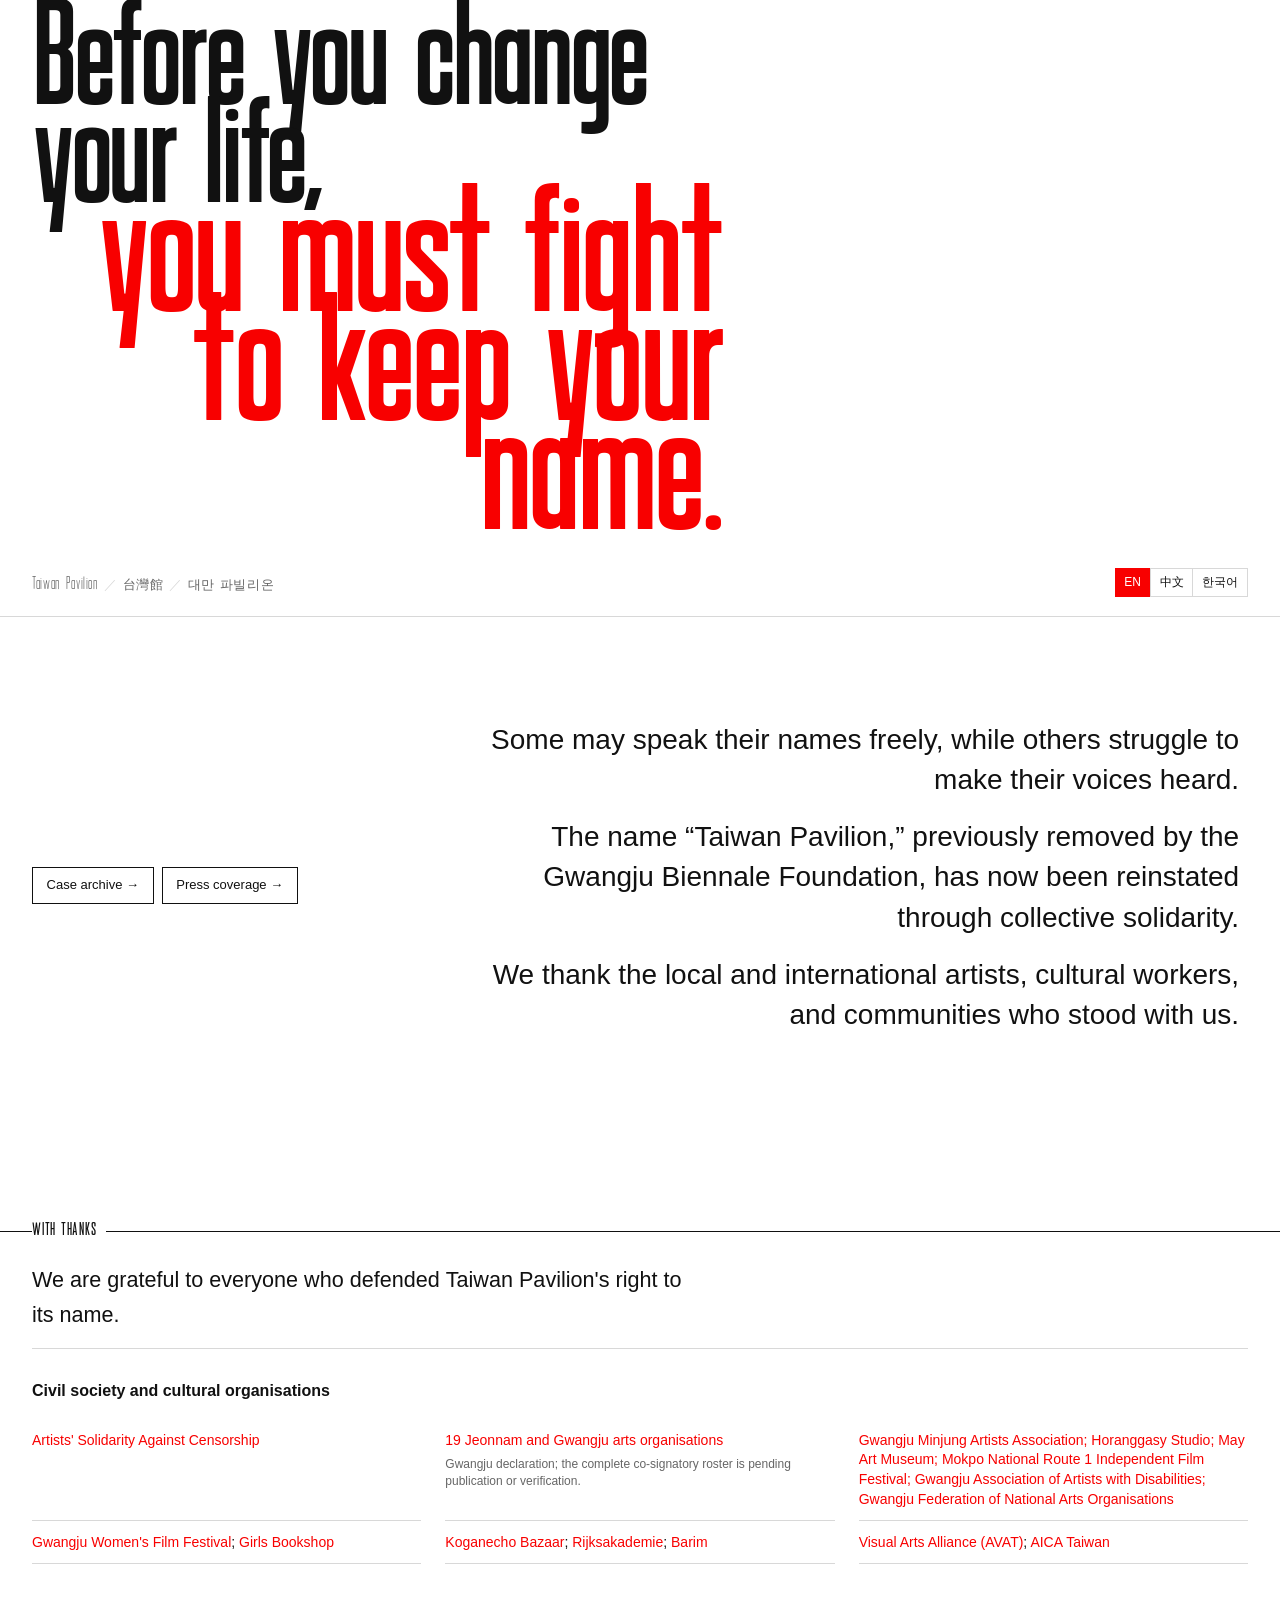
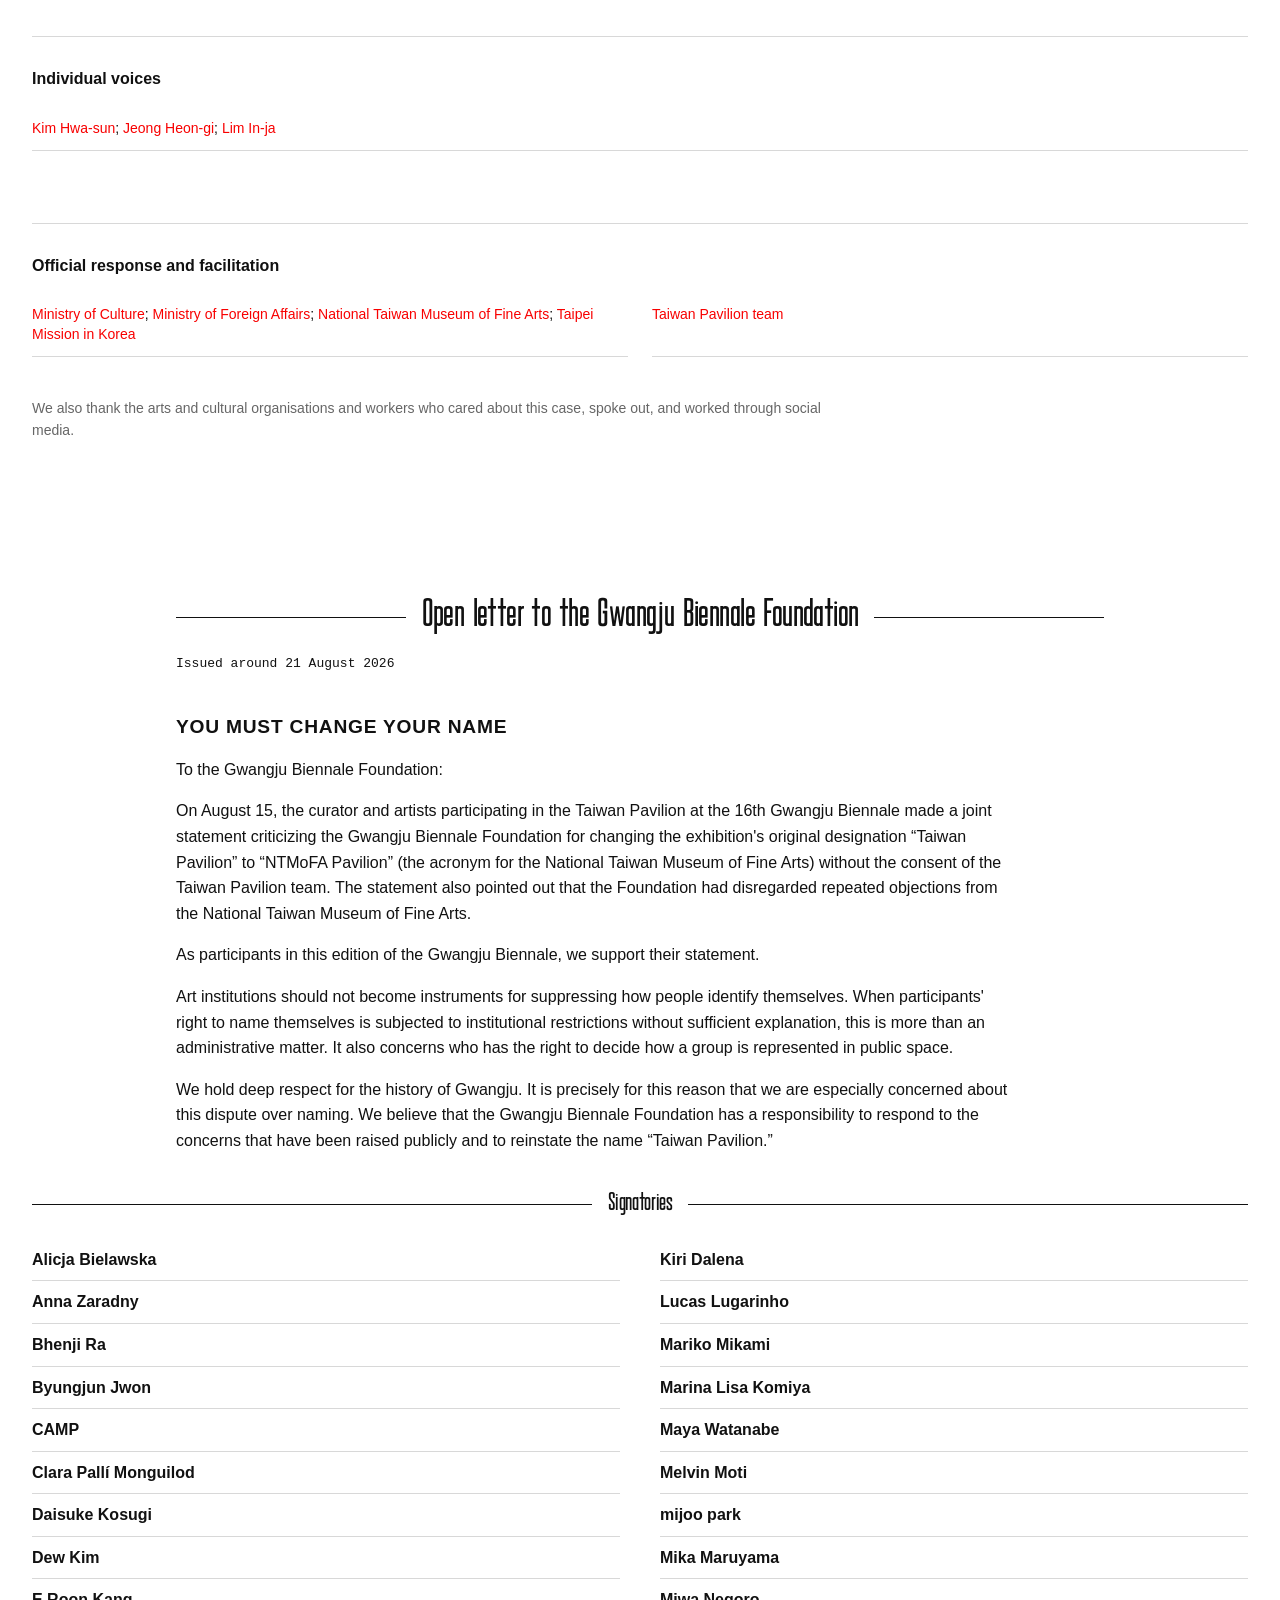
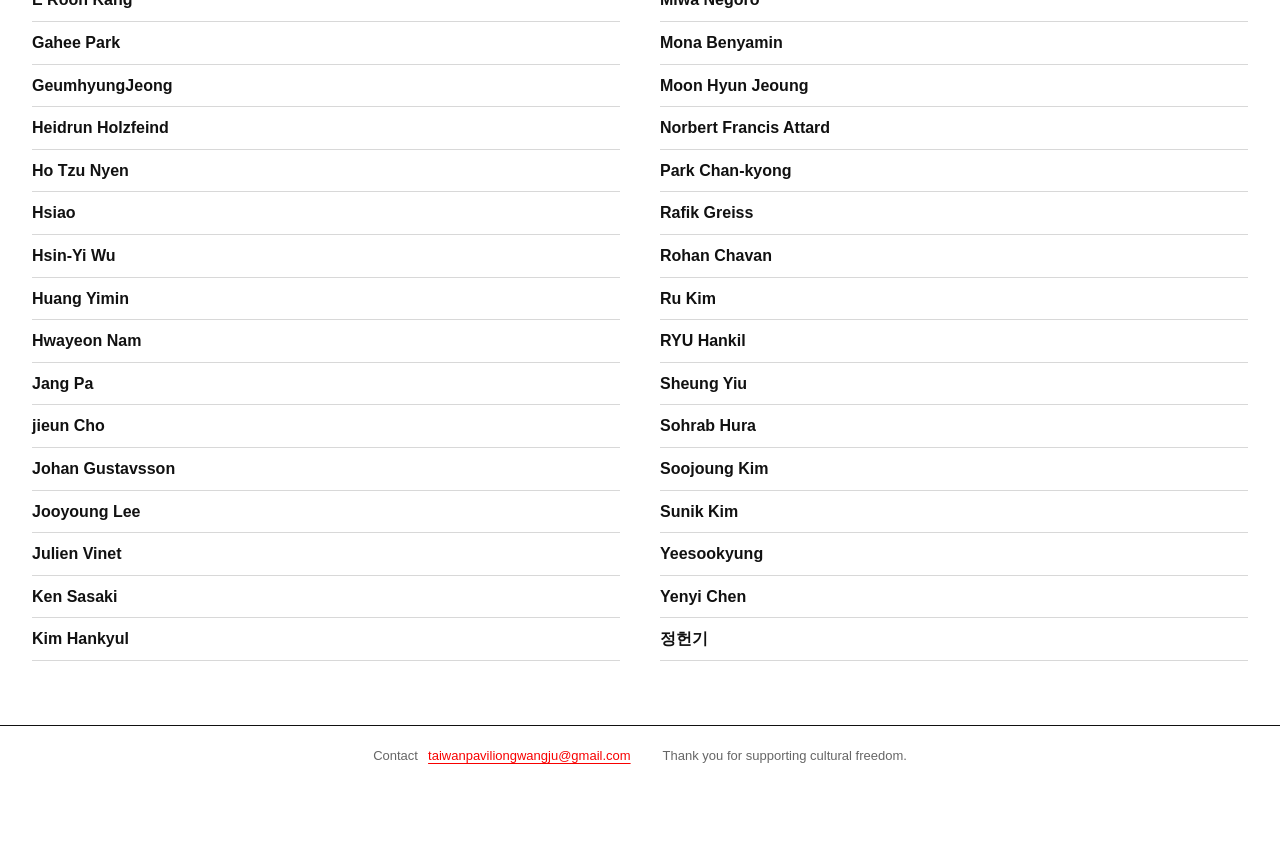
==== commit bc1bfc9a: "Move Ho Tzu Nyen mention from acknowledgements to press coverage" ====
--- a/index.html
+++ b/index.html
@@ -84,7 +84,6 @@
           <h3>Individual voices</h3>
           <ul class="acknowledgement-list">
             <li><a href="http://m.kjdaily.com/article.php?aid=1787564281685093006" target="_blank" rel="noopener noreferrer">Kim Hwa-sun</a>; <a href="http://m.kjdaily.com/article.php?aid=1787564281685093006" target="_blank" rel="noopener noreferrer">Jeong Heon-gi</a>; <a href="https://www.theartnewspaper.com/2026/08/26/gwangju-biennale-permits-taiwan-pavilion-name-after-row" target="_blank" rel="noopener noreferrer">Lim In-ja</a></li>
-            <li><a href="https://www.straitstimes.com/life/arts/gwangju-biennale-resolves-naming-row-over-taiwan-pavilion" target="_blank" rel="noopener noreferrer">Ho Tzu Nyen and the curatorial team</a></li>
           </ul>
         </section>
         <section class="acknowledgement-group">
@@ -115,7 +114,6 @@
           <h3>個人聲明</h3>
           <ul class="acknowledgement-list">
             <li><a href="http://m.kjdaily.com/article.php?aid=1787564281685093006" target="_blank" rel="noopener noreferrer">金和順</a>；<a href="http://m.kjdaily.com/article.php?aid=1787564281685093006" target="_blank" rel="noopener noreferrer">鄭憲基</a>；<a href="https://www.theartnewspaper.com/2026/08/26/gwangju-biennale-permits-taiwan-pavilion-name-after-row" target="_blank" rel="noopener noreferrer">林仁子</a></li>
-            <li><a href="https://www.straitstimes.com/life/arts/gwangju-biennale-resolves-naming-row-over-taiwan-pavilion" target="_blank" rel="noopener noreferrer">何子彥與策展團隊</a></li>
           </ul>
         </section>
         <section class="acknowledgement-group">
@@ -146,13 +144,12 @@
           <h3>개인의 목소리</h3>
           <ul class="acknowledgement-list">
             <li><a href="http://m.kjdaily.com/article.php?aid=1787564281685093006" target="_blank" rel="noopener noreferrer">김화순</a>; <a href="http://m.kjdaily.com/article.php?aid=1787564281685093006" target="_blank" rel="noopener noreferrer">정헌기</a>; <a href="https://www.theartnewspaper.com/2026/08/26/gwangju-biennale-permits-taiwan-pavilion-name-after-row" target="_blank" rel="noopener noreferrer">임인자</a></li>
-            <li><a href="https://www.straitstimes.com/life/arts/gwangju-biennale-resolves-naming-row-over-taiwan-pavilion" target="_blank" rel="noopener noreferrer">호추니엔과 큐레이터 팀</a></li>
           </ul>
         </section>
         <section class="acknowledgement-group">
           <h3>공식 대응과 협력</h3>
           <ul class="acknowledgement-list">
-            <li><a href="https://www.moc.gov.tw/en/News_Content2.aspx?n=467&amp;s=260839" target="_blank" rel="noopener noreferrer">대만 문화부</a>; <a href="https://focustaiwan.tw/culture/202608260018" target="_blank" rel="noopener noreferrer">대만 외교부</a>; <a href="https://focustaiwan.tw/culture/202608260018" target="_blank" rel="noopener noreferrer">국립대만미술관</a>; <a href="https://focustaiwan.tw/culture/202608260018" target="_blank" rel="noopener noreferrer">주한국 타이베이 대표부</a></li>
+            <li><a href="https://www.moc.gov.tw/en/News_Content2.aspx?n=467&amp;s=260839" target="_blank" rel="noopener noreferrer">대만 문화부</a>; <a href="https://focustaiwan.tw/culture/202608260018" target="_blank" rel="noopener noreferrer">대만 외교부</a>; <a href="https://focustaiwan.tw/culture/202608260018" target="_blank" rel="noopener noreferrer">국립대만미술관</a>; <a href="https://focustaiwan.tw/culture/202608260018" target="_blank" rel="noopener noreferrer">주한국타이페이대표부</a></li>
             <li><a href="info.html#first-statement">대만 파빌리온 팀</a></li>
           </ul>
         </section>
@@ -179,7 +176,7 @@
     <h2 class="signatories-heading">
       <span class="en">Signatories</span>
       <span class="zh">連署人</span>
-      <span class="ko">연서명인</span>
+      <span class="ko">연서명</span>
     </h2>
     <ul id="list">
       <li tabindex="0"><span class="name">Alicja Bielawska</span><span class="occupation">Artist · Poland Pavilion</span></li>
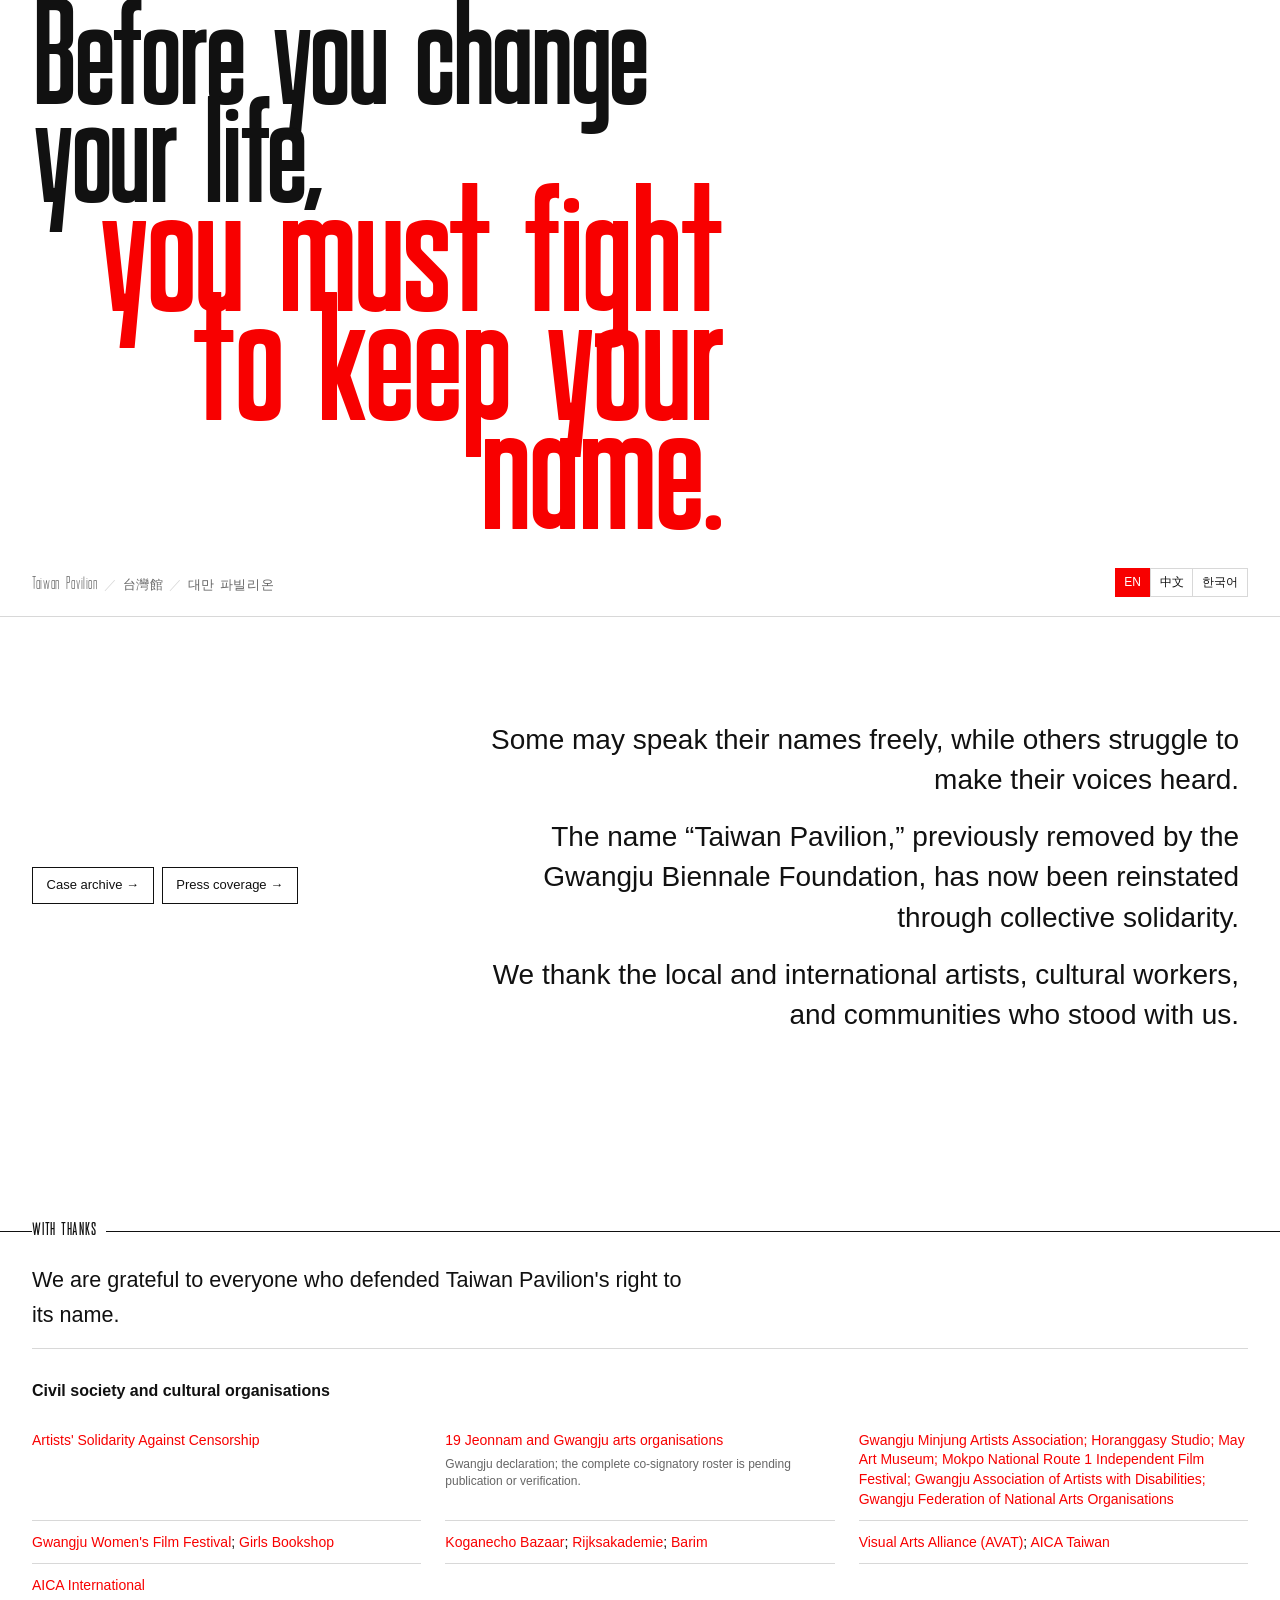
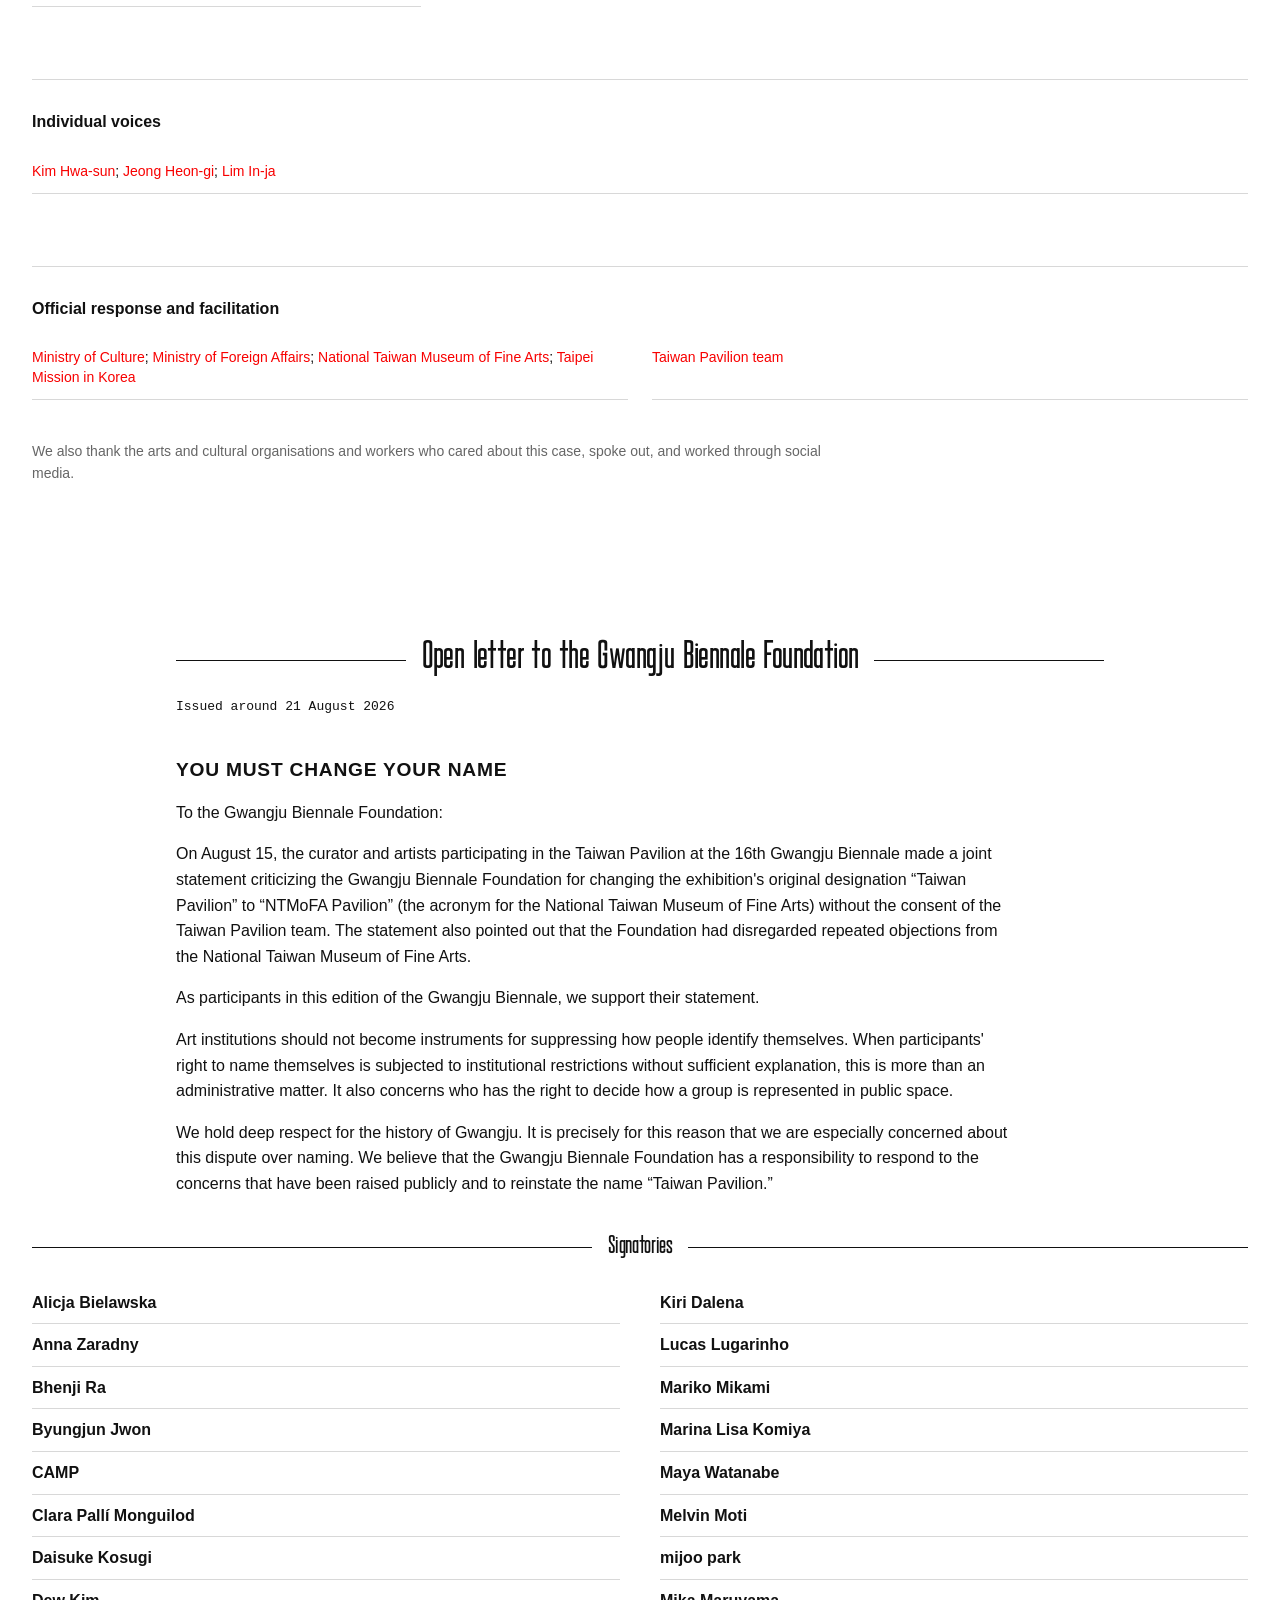
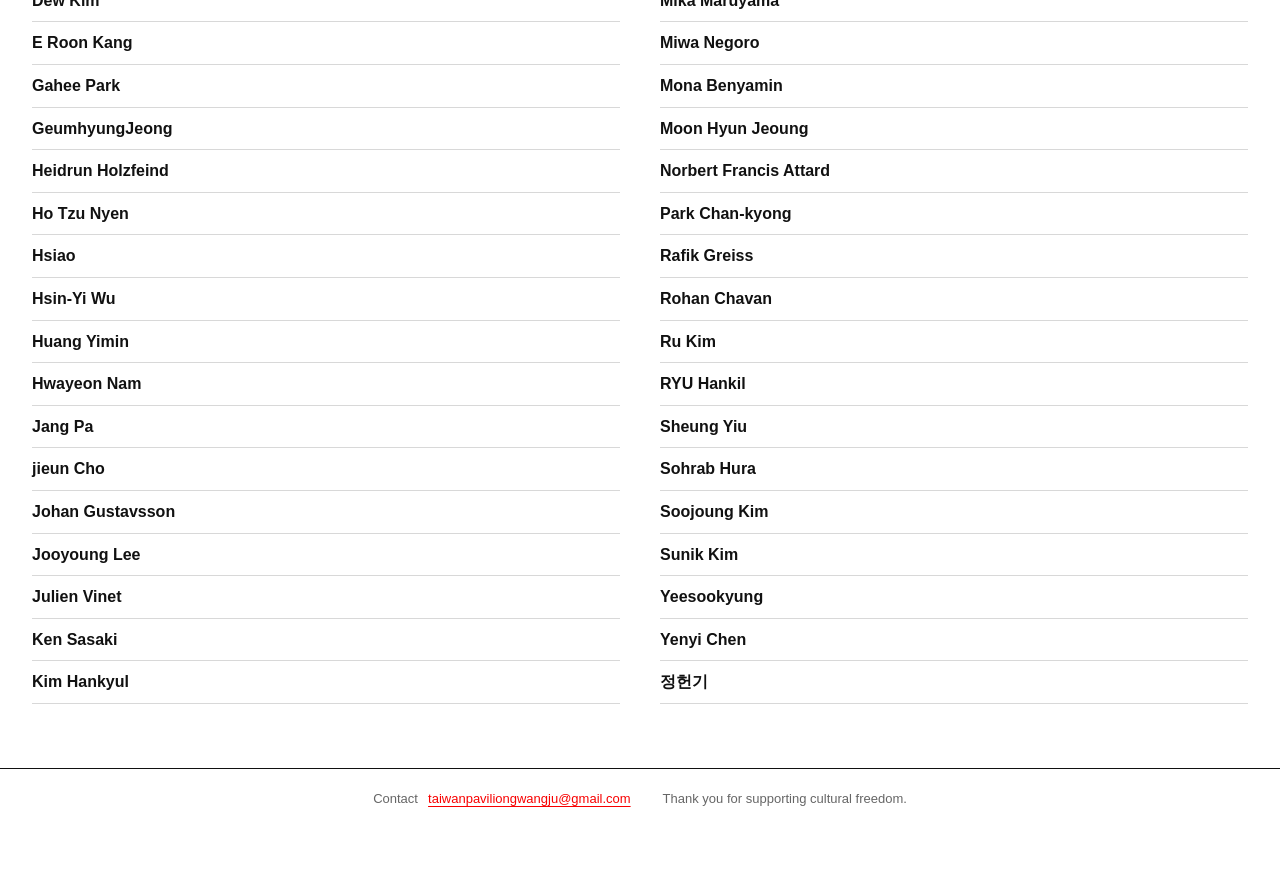
==== commit c03fe966: "Add AICA International statement" ====
--- a/index.html
+++ b/index.html
@@ -78,6 +78,7 @@
             <li><a href="https://www.asiae.co.kr/en/article/2026082800132078516" target="_blank" rel="noopener noreferrer">Gwangju Women's Film Festival</a>; <a href="https://www.theartnewspaper.com/2026/08/26/gwangju-biennale-permits-taiwan-pavilion-name-after-row" target="_blank" rel="noopener noreferrer">Girls Bookshop</a></li>
             <li><a href="https://www.instagram.com/p/DcIDBA9kR5v/" target="_blank" rel="noopener noreferrer">Koganecho Bazaar</a>; <a href="https://www.instagram.com/p/DcLliwYjGzb/" target="_blank" rel="noopener noreferrer">Rijksakademie</a>; <a href="https://www.instagram.com/barimgwangju/" target="_blank" rel="noopener noreferrer">Barim</a></li>
             <li><a href="https://www.facebook.com/share/p/1H2CnwgNuC/" target="_blank" rel="noopener noreferrer">Visual Arts Alliance (AVAT)</a>; <a href="https://www.facebook.com/share/p/19oymeVkgk/" target="_blank" rel="noopener noreferrer">AICA Taiwan</a></li>
+            <li><a href="https://aicainternational.news/agora/2026/8/26/aica-international-calls-for-the-restoration-of-the-taiwan-pavilion-at-the-16th-gwangju-biennale" target="_blank" rel="noopener noreferrer">AICA International</a></li>
           </ul>
         </section>
         <section class="acknowledgement-group">
@@ -108,6 +109,7 @@
             <li><a href="https://www.asiae.co.kr/en/article/2026082800132078516" target="_blank" rel="noopener noreferrer">光州女性影展</a>；<a href="https://www.theartnewspaper.com/2026/08/26/gwangju-biennale-permits-taiwan-pavilion-name-after-row" target="_blank" rel="noopener noreferrer">少女的書店</a></li>
             <li><a href="https://www.instagram.com/p/DcIDBA9kR5v/" target="_blank" rel="noopener noreferrer">黃金町市集</a>；<a href="https://www.instagram.com/p/DcLliwYjGzb/" target="_blank" rel="noopener noreferrer">Rijksakademie</a>；<a href="https://www.instagram.com/barimgwangju/" target="_blank" rel="noopener noreferrer">Barim</a></li>
             <li><a href="https://www.facebook.com/share/p/1H2CnwgNuC/" target="_blank" rel="noopener noreferrer">視覺藝術聯盟（AVAT）</a>；<a href="https://www.facebook.com/share/p/19oymeVkgk/" target="_blank" rel="noopener noreferrer">國際藝評人協會臺灣分會</a></li>
+            <li><a href="https://aicainternational.news/agora/2026/8/26/aica-international-calls-for-the-restoration-of-the-taiwan-pavilion-at-the-16th-gwangju-biennale" target="_blank" rel="noopener noreferrer">國際藝評人協會總會</a></li>
           </ul>
         </section>
         <section class="acknowledgement-group">
@@ -138,6 +140,7 @@
             <li><a href="https://www.asiae.co.kr/en/article/2026082800132078516" target="_blank" rel="noopener noreferrer">광주여성영화제</a>; <a href="https://www.theartnewspaper.com/2026/08/26/gwangju-biennale-permits-taiwan-pavilion-name-after-row" target="_blank" rel="noopener noreferrer">소녀의 서</a></li>
             <li><a href="https://www.instagram.com/p/DcIDBA9kR5v/" target="_blank" rel="noopener noreferrer">코가네초 바자</a>; <a href="https://www.instagram.com/p/DcLliwYjGzb/" target="_blank" rel="noopener noreferrer">Rijksakademie</a>; <a href="https://www.instagram.com/barimgwangju/" target="_blank" rel="noopener noreferrer">바림</a></li>
             <li><a href="https://www.facebook.com/share/p/1H2CnwgNuC/" target="_blank" rel="noopener noreferrer">시각예술연맹(AVAT)</a>; <a href="https://www.facebook.com/share/p/19oymeVkgk/" target="_blank" rel="noopener noreferrer">국제예술비평가협회 대만지부</a></li>
+            <li><a href="https://aicainternational.news/agora/2026/8/26/aica-international-calls-for-the-restoration-of-the-taiwan-pavilion-at-the-16th-gwangju-biennale" target="_blank" rel="noopener noreferrer">국제예술비평가협회</a></li>
           </ul>
         </section>
         <section class="acknowledgement-group">
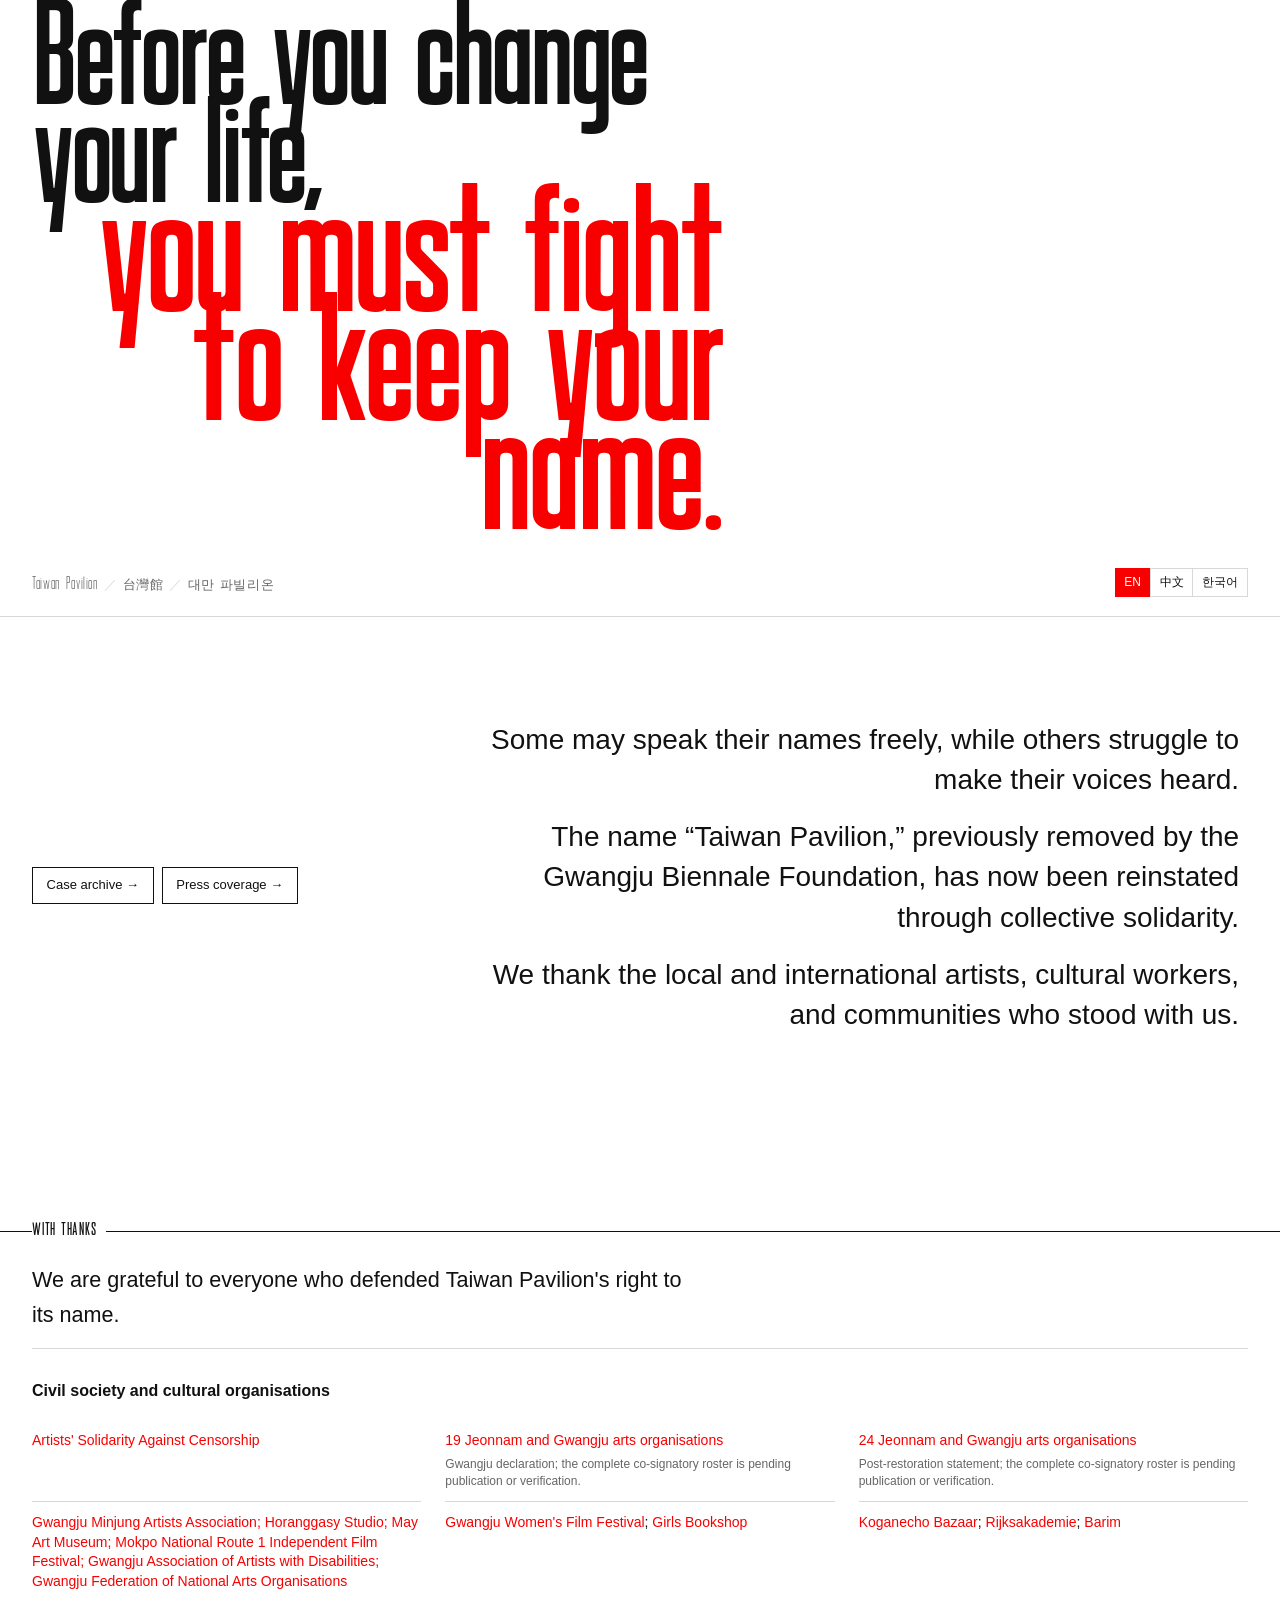
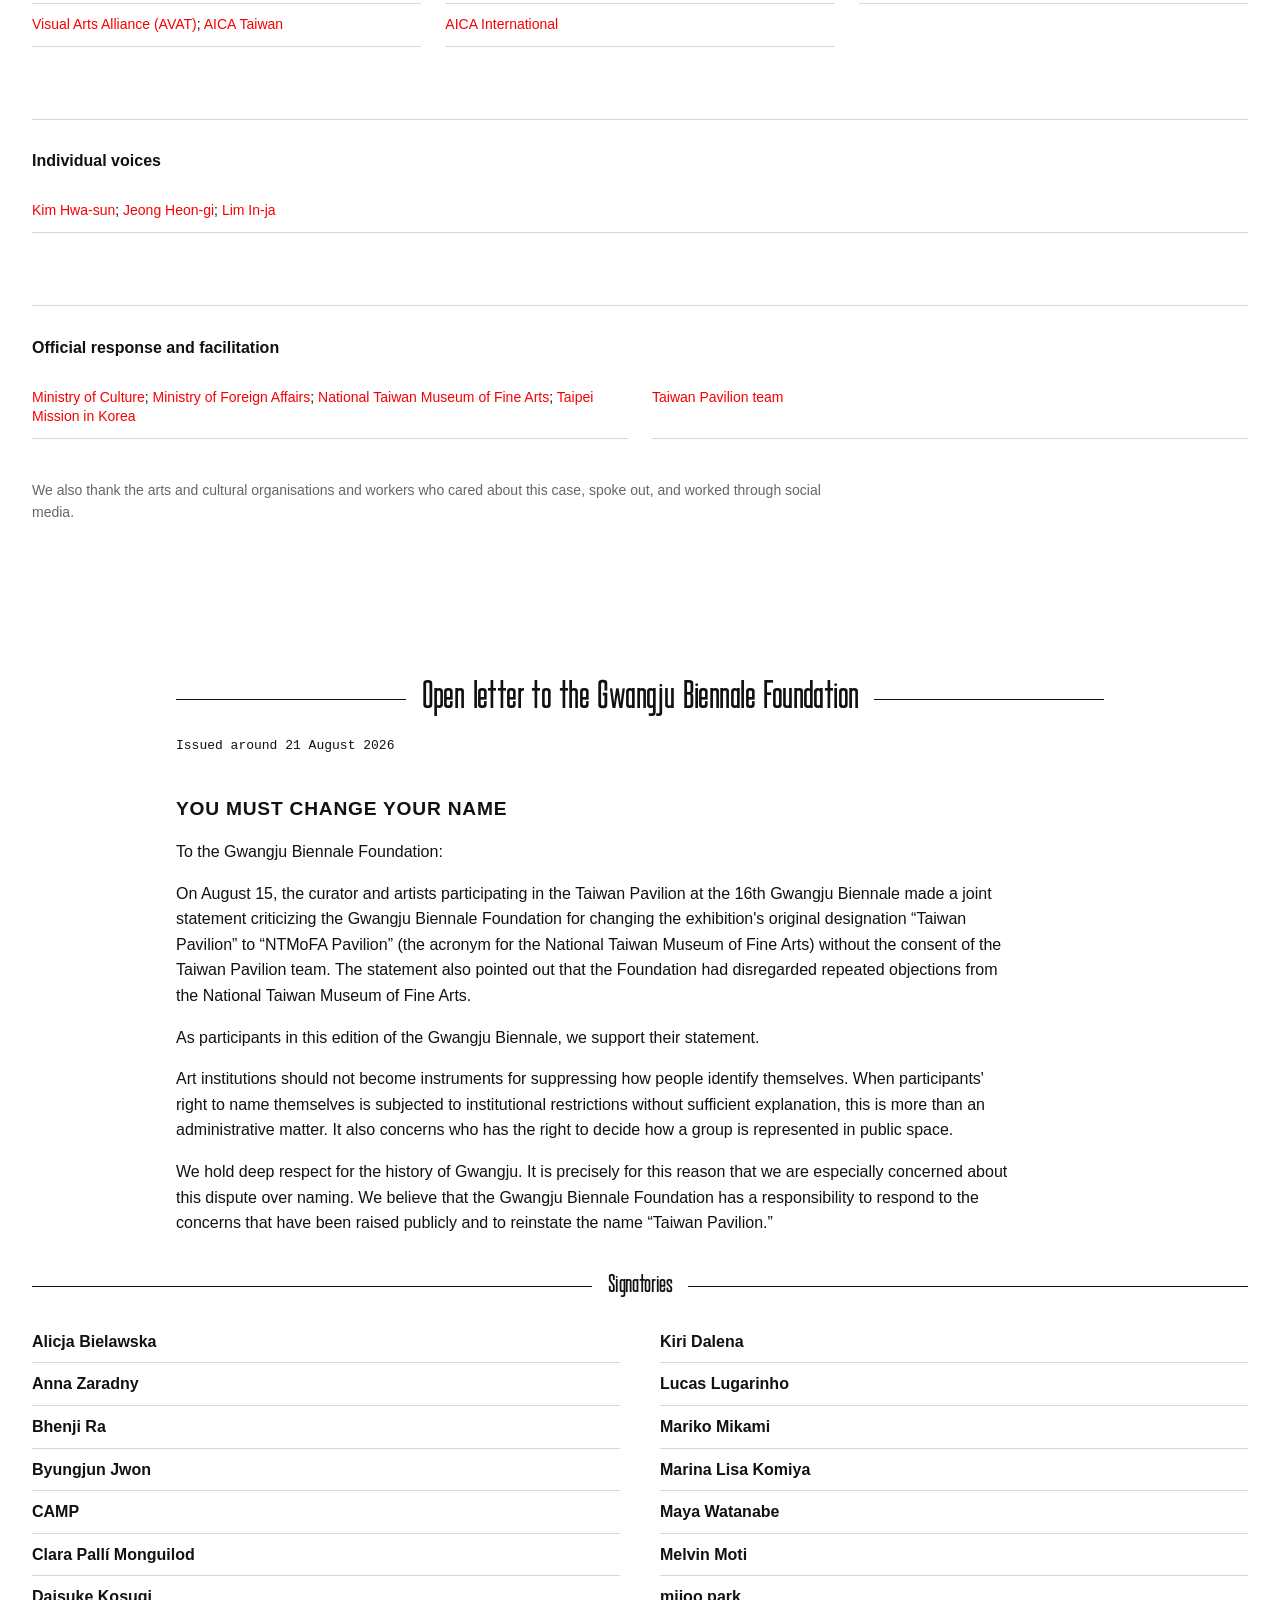
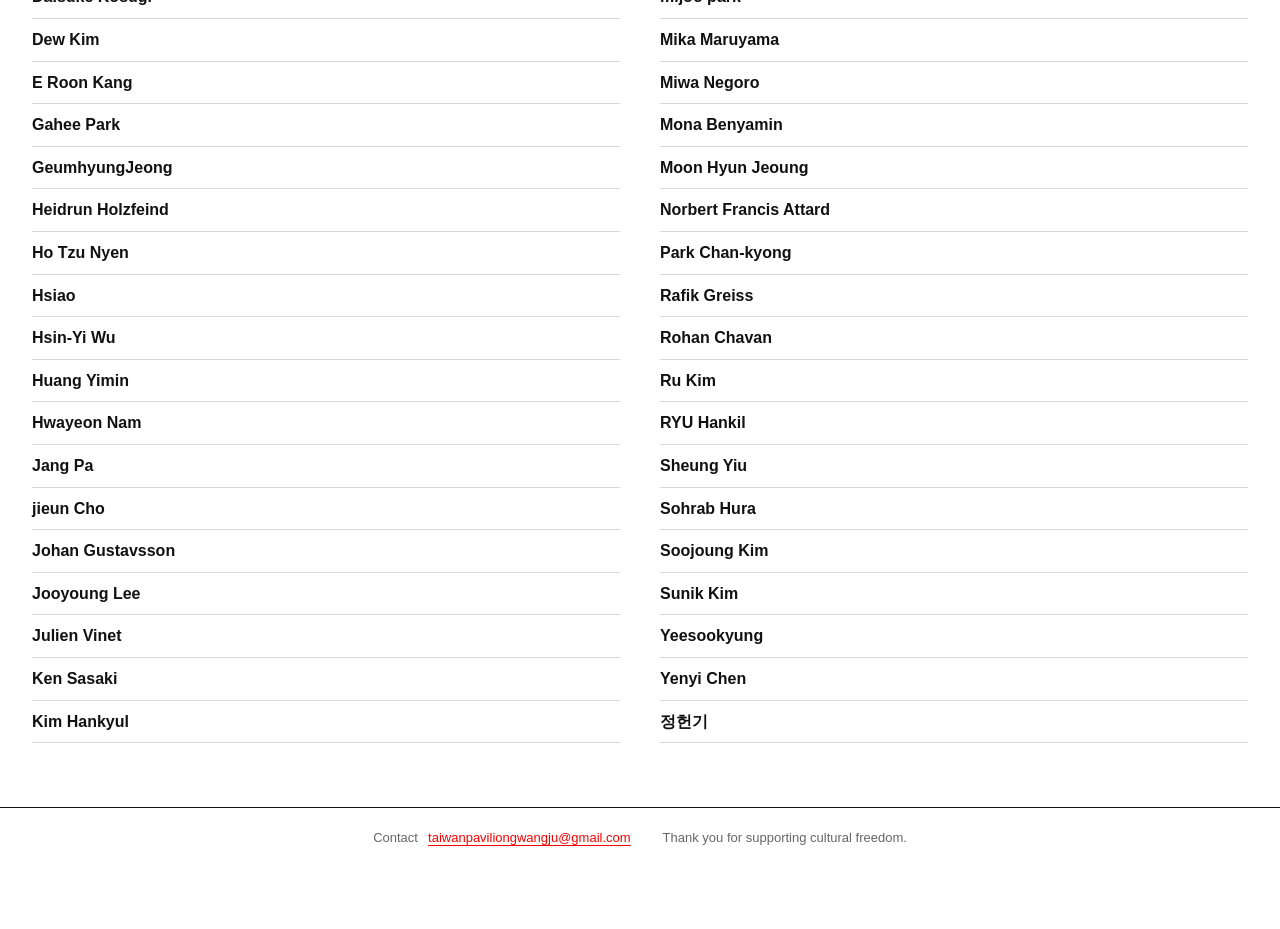
==== commit 25f0f3ec: "Update Korean coverage and timeline" ====
--- a/index.html
+++ b/index.html
@@ -74,6 +74,7 @@
           <ul class="acknowledgement-list">
             <li><a href="https://www.instagram.com/p/DcL3vGuGYMS/" target="_blank" rel="noopener noreferrer">Artists' Solidarity Against Censorship</a></li>
             <li><a href="http://m.kjdaily.com/article.php?aid=1787564281685093006" target="_blank" rel="noopener noreferrer">19 Jeonnam and Gwangju arts organisations</a><span class="source-note">Gwangju declaration; the complete co-signatory roster is pending publication or verification.</span></li>
+            <li><a href="https://www.hankookilbo.com/news/article/A2026082711030005724" target="_blank" rel="noopener noreferrer">24 Jeonnam and Gwangju arts organisations</a><span class="source-note">Post-restoration statement; the complete co-signatory roster is pending publication or verification.</span></li>
             <li><a href="http://m.kjdaily.com/article.php?aid=1787564281685093006" target="_blank" rel="noopener noreferrer">Gwangju Minjung Artists Association; Horanggasy Studio; May Art Museum; Mokpo National Route 1 Independent Film Festival; Gwangju Association of Artists with Disabilities; Gwangju Federation of National Arts Organisations</a></li>
             <li><a href="https://www.asiae.co.kr/en/article/2026082800132078516" target="_blank" rel="noopener noreferrer">Gwangju Women's Film Festival</a>; <a href="https://www.theartnewspaper.com/2026/08/26/gwangju-biennale-permits-taiwan-pavilion-name-after-row" target="_blank" rel="noopener noreferrer">Girls Bookshop</a></li>
             <li><a href="https://www.instagram.com/p/DcIDBA9kR5v/" target="_blank" rel="noopener noreferrer">Koganecho Bazaar</a>; <a href="https://www.instagram.com/p/DcLliwYjGzb/" target="_blank" rel="noopener noreferrer">Rijksakademie</a>; <a href="https://www.instagram.com/barimgwangju/" target="_blank" rel="noopener noreferrer">Barim</a></li>
@@ -105,6 +106,7 @@
           <ul class="acknowledgement-list">
             <li><a href="https://www.instagram.com/p/DcL3vGuGYMS/" target="_blank" rel="noopener noreferrer">反對審查藝術家連帶</a></li>
             <li><a href="http://m.kjdaily.com/article.php?aid=1787564281685093006" target="_blank" rel="noopener noreferrer">全羅南道與光州 19 個藝術組織</a><span class="source-note">光州藝術人與台灣藝術家同行宣言；完整連署名單尚待原始聲明公開或核實。</span></li>
+            <li><a href="https://www.hankookilbo.com/news/article/A2026082711030005724" target="_blank" rel="noopener noreferrer">全羅南道與光州 24 個藝術組織</a><span class="source-note">名稱恢復後的聲明；完整連署名單尚待原始聲明公開或核實。</span></li>
             <li><a href="http://m.kjdaily.com/article.php?aid=1787564281685093006" target="_blank" rel="noopener noreferrer">光州民族美術人協會、冬青樹創作所、五月美術館、木浦國道一號獨立電影節、光州身心障礙藝術家協會、光州民族藝術人團體總聯合</a></li>
             <li><a href="https://www.asiae.co.kr/en/article/2026082800132078516" target="_blank" rel="noopener noreferrer">光州女性影展</a>；<a href="https://www.theartnewspaper.com/2026/08/26/gwangju-biennale-permits-taiwan-pavilion-name-after-row" target="_blank" rel="noopener noreferrer">少女的書店</a></li>
             <li><a href="https://www.instagram.com/p/DcIDBA9kR5v/" target="_blank" rel="noopener noreferrer">黃金町市集</a>；<a href="https://www.instagram.com/p/DcLliwYjGzb/" target="_blank" rel="noopener noreferrer">Rijksakademie</a>；<a href="https://www.instagram.com/barimgwangju/" target="_blank" rel="noopener noreferrer">Barim</a></li>
@@ -136,6 +138,7 @@
           <ul class="acknowledgement-list">
             <li><a href="https://www.instagram.com/p/DcL3vGuGYMS/" target="_blank" rel="noopener noreferrer">검열에 반대하는 예술인 연대</a></li>
             <li><a href="http://m.kjdaily.com/article.php?aid=1787564281685093006" target="_blank" rel="noopener noreferrer">전남·광주 예술단체 19곳</a><span class="source-note">대만 예술가들과 함께하는 광주 예술인 선언. 전체 연서명 명단은 원문 공개 또는 검증을 기다리고 있습니다.</span></li>
+            <li><a href="https://www.hankookilbo.com/news/article/A2026082711030005724" target="_blank" rel="noopener noreferrer">전남·광주 예술단체 24곳</a><span class="source-note">명칭 복구 이후의 성명. 전체 연서명 명단은 원문 공개 또는 검증을 기다리고 있습니다.</span></li>
             <li><a href="http://m.kjdaily.com/article.php?aid=1787564281685093006" target="_blank" rel="noopener noreferrer">광주민족미술인협회, 호랑가시나무창작소, 오월미술관, 목포국도1호선독립영화제, 광주장애인미술협회, 광주민족예술인단체총연합</a></li>
             <li><a href="https://www.asiae.co.kr/en/article/2026082800132078516" target="_blank" rel="noopener noreferrer">광주여성영화제</a>; <a href="https://www.theartnewspaper.com/2026/08/26/gwangju-biennale-permits-taiwan-pavilion-name-after-row" target="_blank" rel="noopener noreferrer">소녀의 서</a></li>
             <li><a href="https://www.instagram.com/p/DcIDBA9kR5v/" target="_blank" rel="noopener noreferrer">코가네초 바자</a>; <a href="https://www.instagram.com/p/DcLliwYjGzb/" target="_blank" rel="noopener noreferrer">Rijksakademie</a>; <a href="https://www.instagram.com/barimgwangju/" target="_blank" rel="noopener noreferrer">바림</a></li>
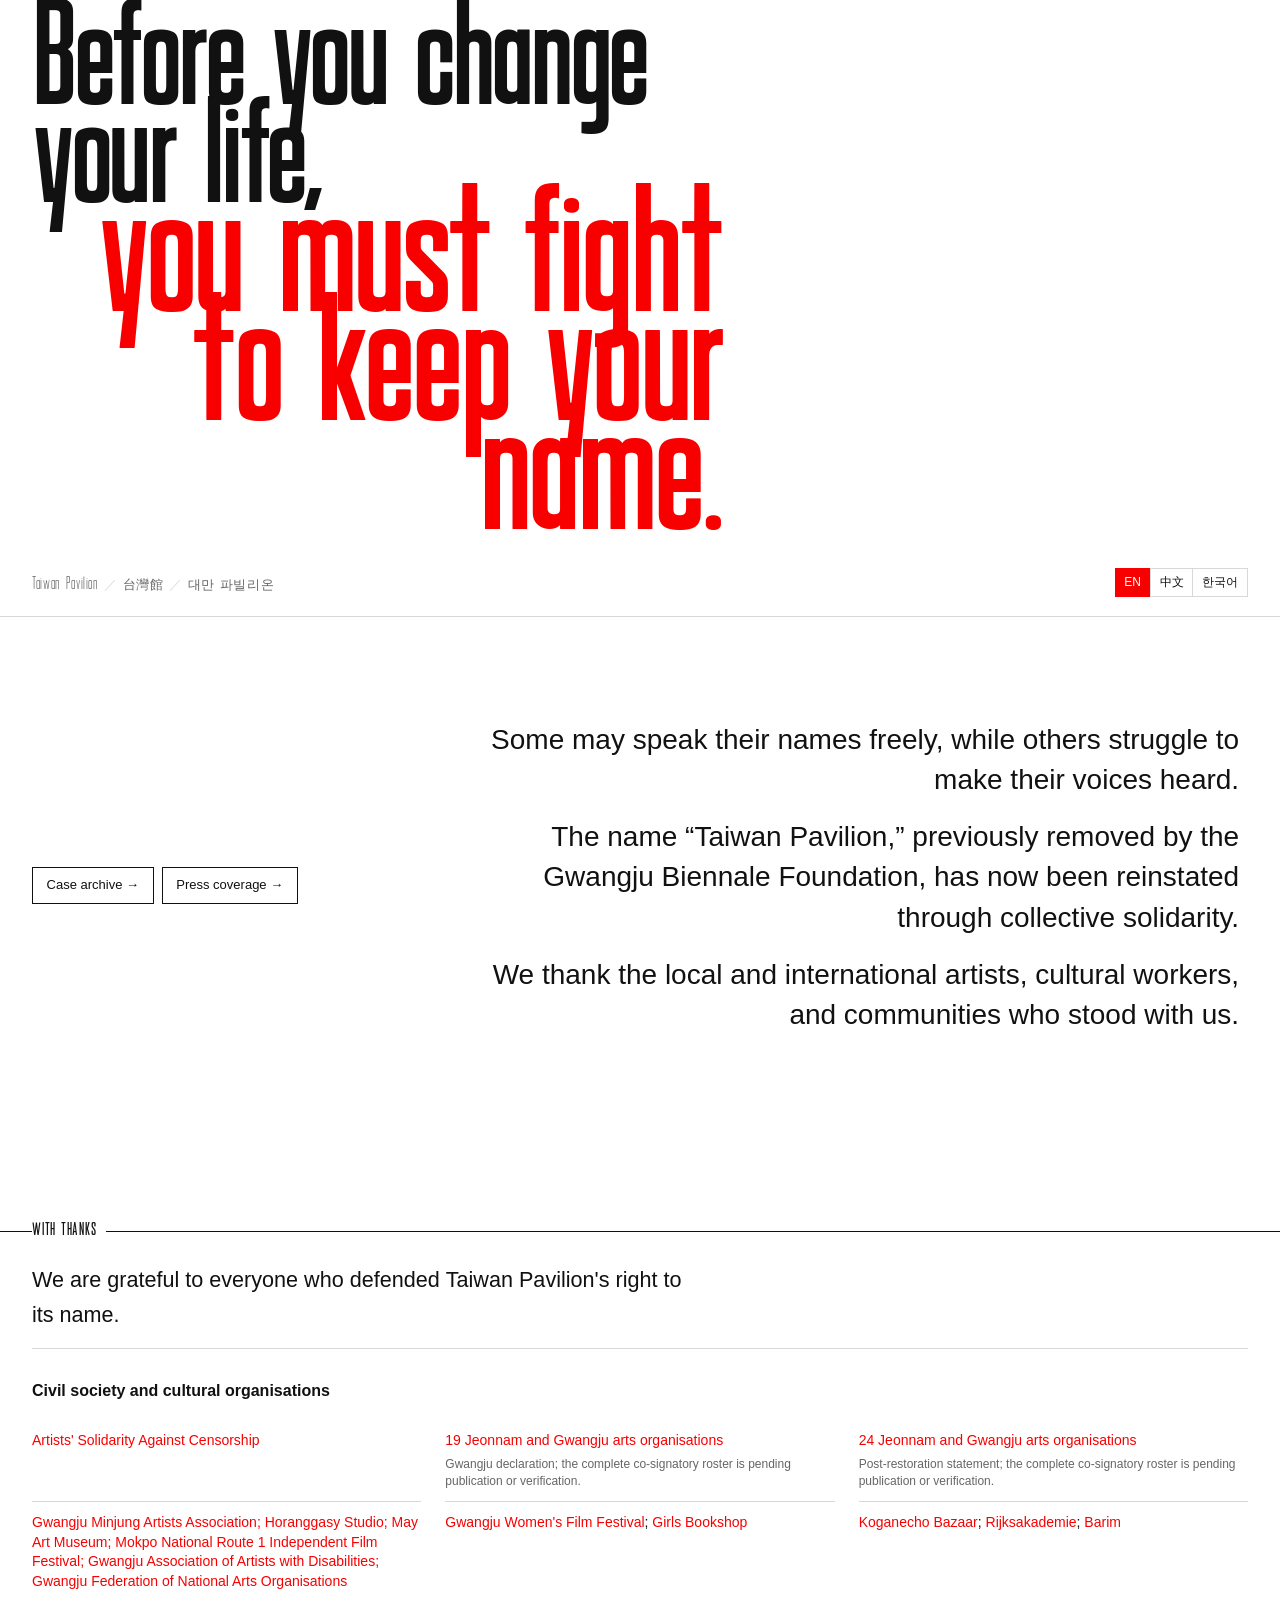
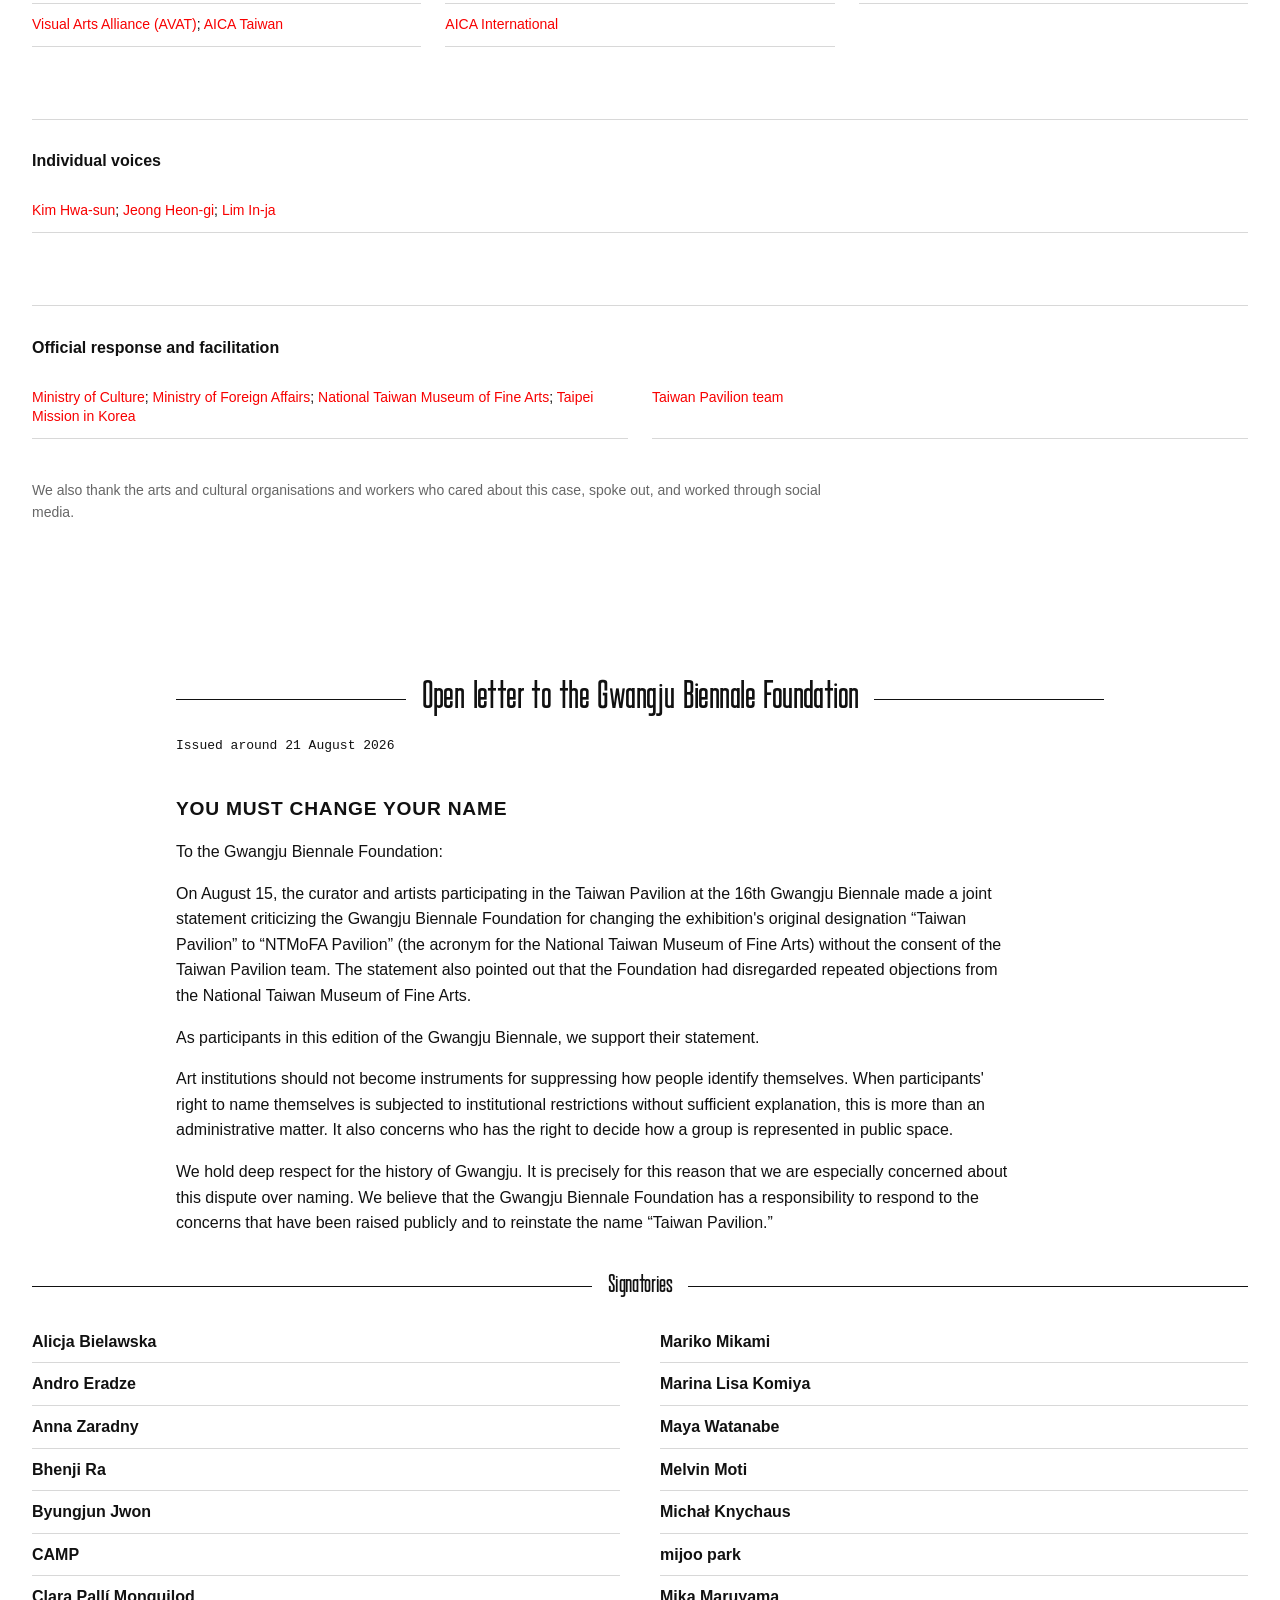
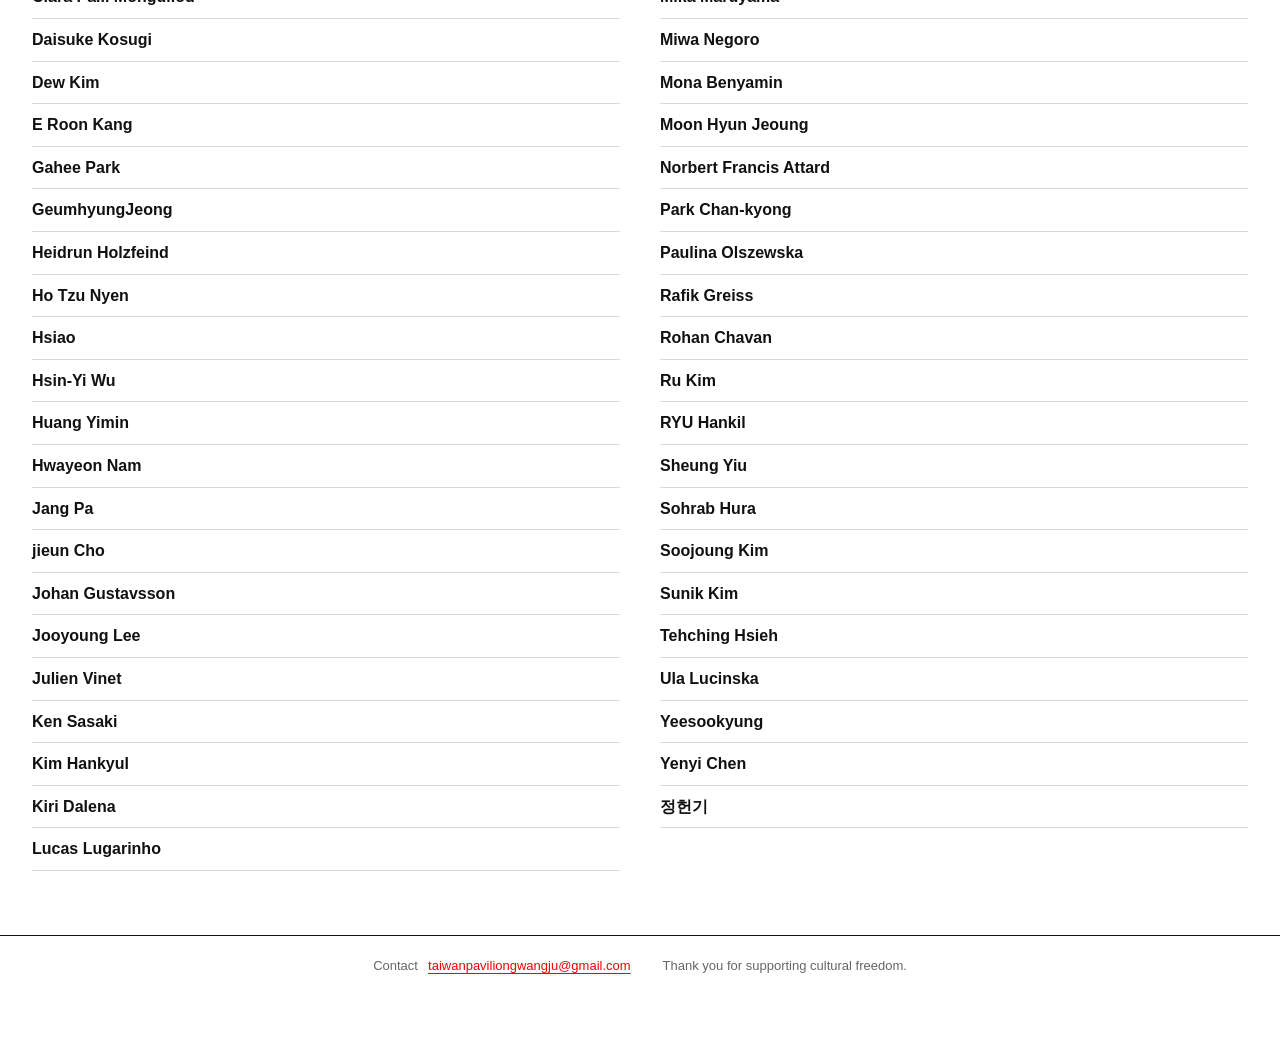
==== commit a73eb0e9: "Finalize signatory list and tidy the case archive Five more participants signed before the exhibitio" ====
--- a/index.html
+++ b/index.html
@@ -10,7 +10,7 @@
 <title>Before you change your life, you must fight to keep your name.</title>
 <meta name="description" content="Taiwan Pavilion has been reinstated through collective solidarity. We thank the local and international communities who stood with us.">
 <link rel="canonical" href="https://whereisthetaiwanpavilion.com/">
-<link rel="icon" href="/favicon.svg" type="image/svg+xml">
+<link rel="icon" href="/favicon.svg?v=20260829" type="image/svg+xml">
 <meta name="theme-color" content="#111111">
 
 <meta property="og:type" content="website">
@@ -186,6 +186,7 @@
     </h2>
     <ul id="list">
       <li tabindex="0"><span class="name">Alicja Bielawska</span><span class="occupation">Artist · Poland Pavilion</span></li>
+      <li tabindex="0"><span class="name">Andro Eradze</span><span class="occupation">Artist · UCCN</span></li>
       <li tabindex="0"><span class="name">Anna Zaradny</span><span class="occupation">Artist · Poland Pavilion</span></li>
       <li tabindex="0"><span class="name">Bhenji Ra</span><span class="occupation">Artist · Main</span></li>
       <li tabindex="0"><span class="name">Byungjun Jwon</span><span class="occupation">Artist · Main</span></li>
@@ -215,6 +216,7 @@
       <li tabindex="0"><span class="name">Marina Lisa Komiya</span><span class="occupation">Artist · Asakusa</span></li>
       <li tabindex="0"><span class="name">Maya Watanabe</span><span class="occupation">Artist · Main</span></li>
       <li tabindex="0"><span class="name">Melvin Moti</span><span class="occupation">Artist · Main</span></li>
+      <li tabindex="0"><span class="name">Michał Knychaus</span><span class="occupation">Artist · Poland Pavilion</span></li>
       <li tabindex="0"><span class="name">mijoo park</span><span class="occupation">Art Worker · curator course</span></li>
       <li tabindex="0"><span class="name">Mika Maruyama</span><span class="occupation">Curator · Asakusa</span></li>
       <li tabindex="0"><span class="name">Miwa Negoro</span><span class="occupation">Curator · Asakusa</span></li>
@@ -222,6 +224,7 @@
       <li tabindex="0"><span class="name">Moon Hyun Jeoung</span><span class="occupation">Curator · Malta Pavilion</span></li>
       <li tabindex="0"><span class="name">Norbert Francis Attard</span><span class="occupation">Artist · Malta Pavilion</span></li>
       <li tabindex="0"><span class="name">Park Chan-kyong</span><span class="occupation">Artist · Main</span></li>
+      <li tabindex="0"><span class="name">Paulina Olszewska</span><span class="occupation">Curator · Poland Pavilion</span></li>
       <li tabindex="0"><span class="name">Rafik Greiss</span><span class="occupation">Artist · Main</span></li>
       <li tabindex="0"><span class="name">Rohan Chavan</span><span class="occupation">Artist · Main</span></li>
       <li tabindex="0"><span class="name">Ru Kim</span><span class="occupation">Artist · Italy Pavilion</span></li>
@@ -230,6 +233,8 @@
       <li tabindex="0"><span class="name">Sohrab Hura</span><span class="occupation">Artist · Main</span></li>
       <li tabindex="0"><span class="name">Soojoung Kim</span><span class="occupation">Art Worker · UCCN</span></li>
       <li tabindex="0"><span class="name">Sunik Kim</span><span class="occupation">Artist · Main</span></li>
+      <li tabindex="0"><span class="name">Tehching Hsieh</span><span class="occupation">Artist · Main</span></li>
+      <li tabindex="0"><span class="name">Ula Lucinska</span><span class="occupation">Artist · Poland Pavilion</span></li>
       <li tabindex="0"><span class="name">Yeesookyung</span><span class="occupation">Artist · Poland Pavilion</span></li>
       <li tabindex="0"><span class="name">Yenyi Chen</span><span class="occupation">Artist · Koganecho</span></li>
       <li tabindex="0"><span class="name">정헌기</span><span class="occupation">Curator · France Pavilion</span></li>
--- a/style.css
+++ b/style.css
@@ -321,7 +321,6 @@
 .historical-signatories summary { cursor:pointer; font-weight:600; }
 .historical-signatories p { margin:.75rem 0 0; font-size:.875rem; color:var(--muted); }
 .archive-game { max-width:none; }
-.archive-game .note { max-width:42rem; margin-bottom:1.25rem; }
 .archive-game .game { max-width:none; }
 .archive-game .board { aspect-ratio:3 / 2; }
 @media (min-width:48.0625rem) {
